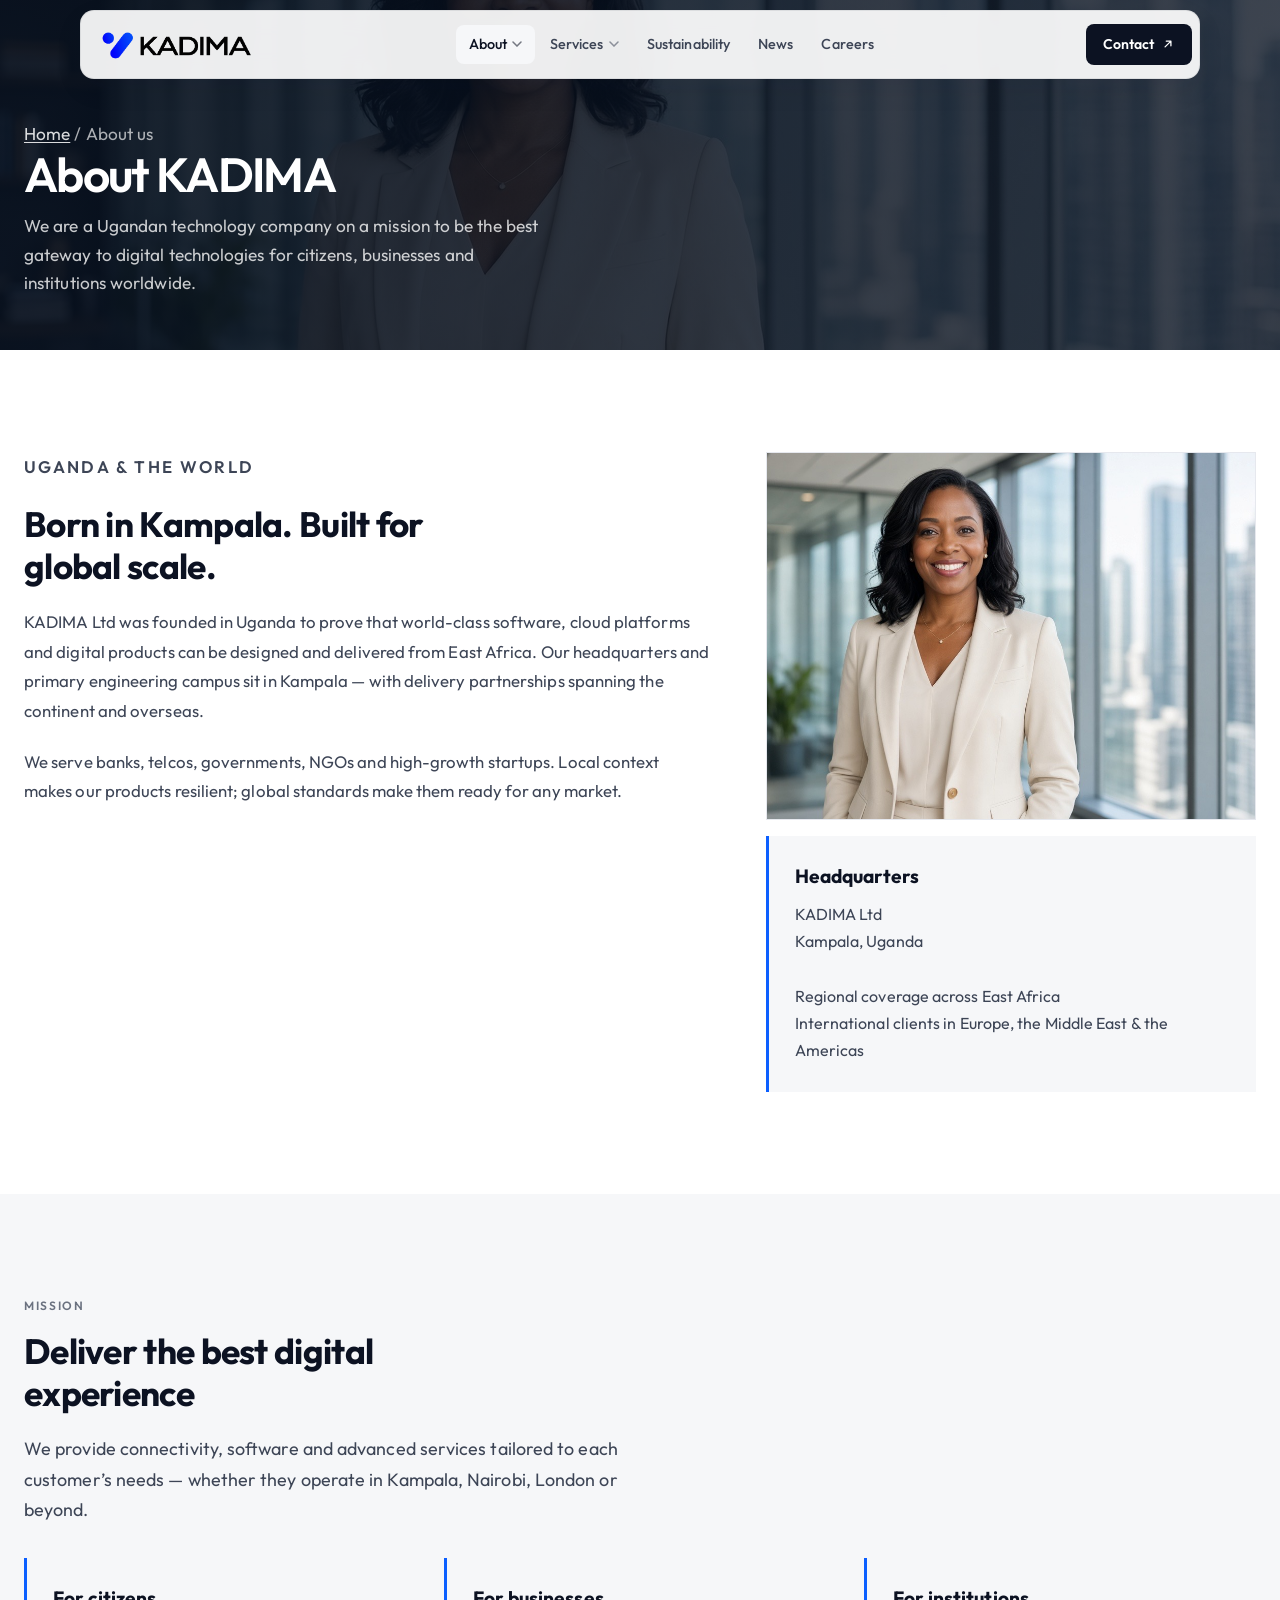
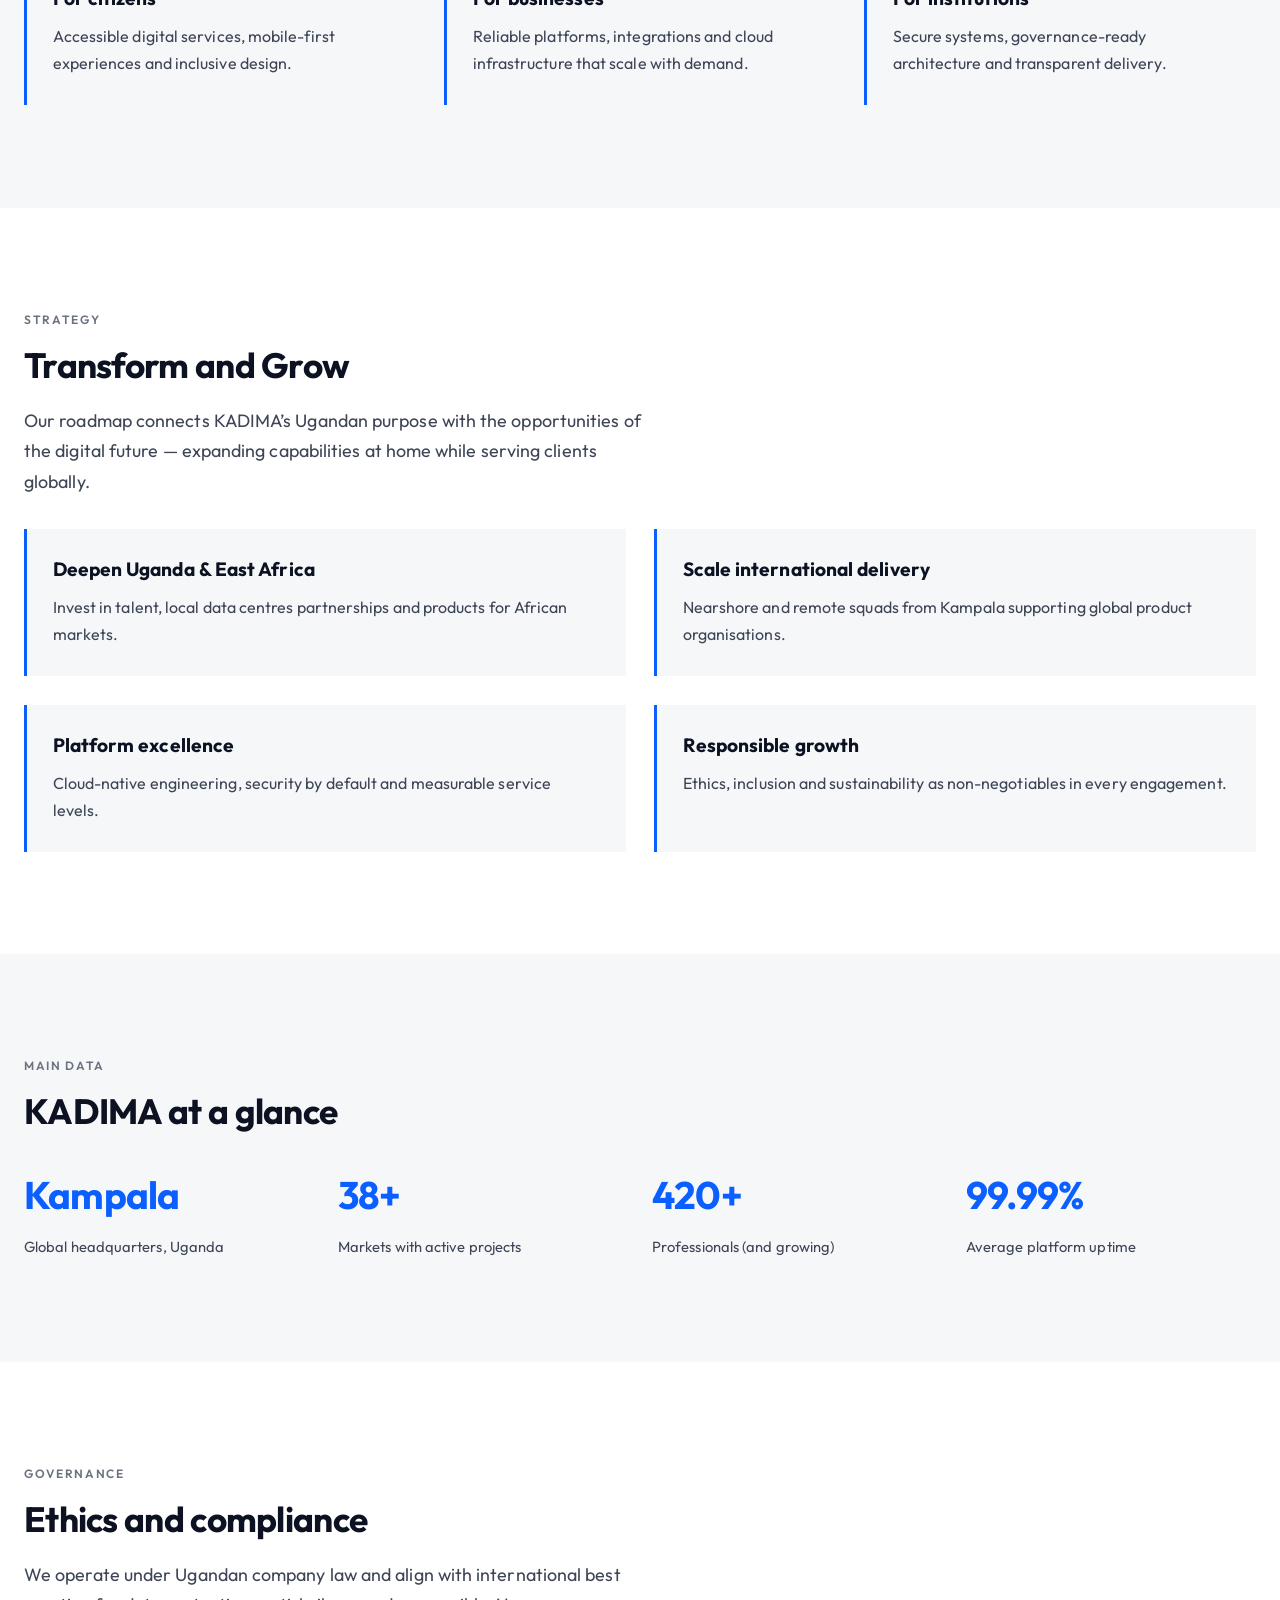
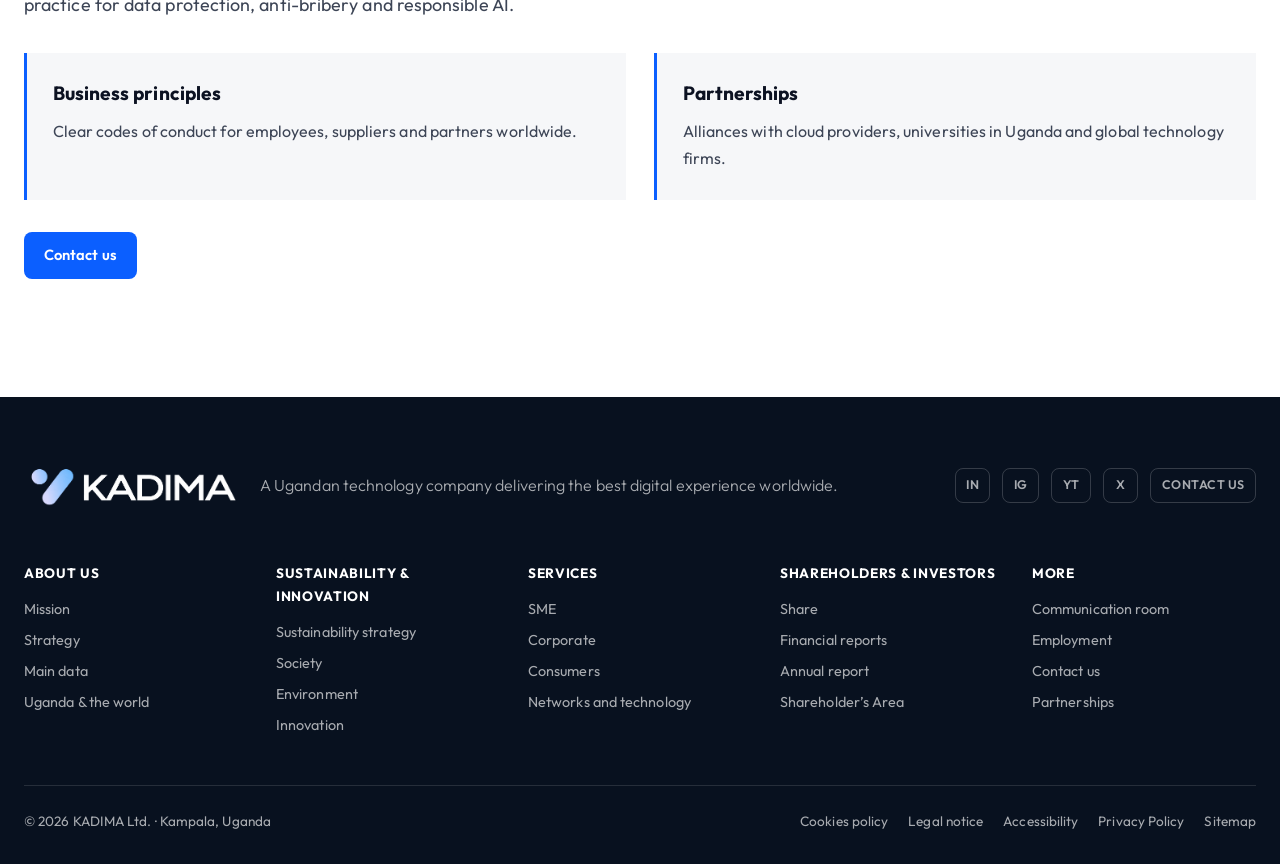
==== about.html @ 6b997ded "first commit" ====
<!DOCTYPE html>
<html lang="en">
  <head>
    <meta charset="UTF-8" />
    <meta name="viewport" content="width=device-width, initial-scale=1.0" />
    <title>About us — KADIMA</title>
    <meta name="description" content="Learn about KADIMA — a Ugandan technology company headquartered in Kampala, serving clients worldwide." />
    <link rel="preconnect" href="https://fonts.googleapis.com" />
    <link rel="preconnect" href="https://fonts.gstatic.com" crossorigin />
    <link href="https://fonts.googleapis.com/css2?family=Outfit:wght@300;400;500;600;700&display=swap" rel="stylesheet" />
    <link rel="stylesheet" href="styles.css" />
  </head>
  <body>
    <div data-header></div>

    <main>
      <header class="page-hero page-hero--about">
        <div class="page-hero-inner">
          <p class="breadcrumb"><a href="index.html">Home</a> / About us</p>
          <h1>About KADIMA</h1>
          <p>
            We are a Ugandan technology company on a mission to be the best gateway to
            digital technologies for citizens, businesses and institutions worldwide.
          </p>
        </div>
      </header>

      <section class="page-section" id="uganda">
        <div class="content-grid">
          <div class="prose">
            <p class="eyebrow">Uganda &amp; the world</p>
            <h2>Born in Kampala. Built for global scale.</h2>
            <p>
              KADIMA Ltd was founded in Uganda to prove that world-class software,
              cloud platforms and digital products can be designed and delivered from
              East Africa. Our headquarters and primary engineering campus sit in
              Kampala — with delivery partnerships spanning the continent and overseas.
            </p>
            <p>
              We serve banks, telcos, governments, NGOs and high-growth startups. Local
              context makes our products resilient; global standards make them ready for
              any market.
            </p>
          </div>
          <aside>
            <div class="about-photo" role="img" aria-label="Kampala and East Africa"></div>
            <div class="info-card" style="margin-top: 1rem">
              <h3>Headquarters</h3>
              <p>
                KADIMA Ltd<br />
                Kampala, Uganda<br /><br />
                Regional coverage across East Africa<br />
                International clients in Europe, the Middle East &amp; the Americas
              </p>
            </div>
          </aside>
        </div>
      </section>

      <section class="band-alt" id="mission">
        <div class="page-section">
          <p class="eyebrow">Mission</p>
          <h2>Deliver the best digital experience</h2>
          <p class="lead">
            We provide connectivity, software and advanced services tailored to each
            customer’s needs — whether they operate in Kampala, Nairobi, London or beyond.
          </p>
          <div class="content-grid content-grid--3">
            <article class="info-card">
              <h3>For citizens</h3>
              <p>Accessible digital services, mobile-first experiences and inclusive design.</p>
            </article>
            <article class="info-card">
              <h3>For businesses</h3>
              <p>Reliable platforms, integrations and cloud infrastructure that scale with demand.</p>
            </article>
            <article class="info-card">
              <h3>For institutions</h3>
              <p>Secure systems, governance-ready architecture and transparent delivery.</p>
            </article>
          </div>
        </div>
      </section>

      <section class="page-section" id="strategy">
        <p class="eyebrow">Strategy</p>
        <h2>Transform and Grow</h2>
        <p class="lead">
          Our roadmap connects KADIMA’s Ugandan purpose with the opportunities of
          the digital future — expanding capabilities at home while serving clients globally.
        </p>
        <div class="content-grid content-grid--2">
          <article class="info-card">
            <h3>Deepen Uganda &amp; East Africa</h3>
            <p>Invest in talent, local data centres partnerships and products for African markets.</p>
          </article>
          <article class="info-card">
            <h3>Scale international delivery</h3>
            <p>Nearshore and remote squads from Kampala supporting global product organisations.</p>
          </article>
          <article class="info-card">
            <h3>Platform excellence</h3>
            <p>Cloud-native engineering, security by default and measurable service levels.</p>
          </article>
          <article class="info-card">
            <h3>Responsible growth</h3>
            <p>Ethics, inclusion and sustainability as non-negotiables in every engagement.</p>
          </article>
        </div>
      </section>

      <section class="band-alt" id="data">
        <div class="page-section">
          <p class="eyebrow">Main data</p>
          <h2>KADIMA at a glance</h2>
          <div class="data-grid" style="padding: 0; margin-top: 2rem">
            <div>
              <strong>Kampala</strong>
              <span>Global headquarters, Uganda</span>
            </div>
            <div>
              <strong>38+</strong>
              <span>Markets with active projects</span>
            </div>
            <div>
              <strong>420+</strong>
              <span>Professionals (and growing)</span>
            </div>
            <div>
              <strong>99.99%</strong>
              <span>Average platform uptime</span>
            </div>
          </div>
        </div>
      </section>

      <section class="page-section" id="ethics">
        <p class="eyebrow">Governance</p>
        <h2>Ethics and compliance</h2>
        <p class="lead">
          We operate under Ugandan company law and align with international best practice
          for data protection, anti-bribery and responsible AI.
        </p>
        <div class="content-grid content-grid--2" id="partners">
          <article class="info-card">
            <h3>Business principles</h3>
            <p>Clear codes of conduct for employees, suppliers and partners worldwide.</p>
          </article>
          <article class="info-card">
            <h3>Partnerships</h3>
            <p>Alliances with cloud providers, universities in Uganda and global technology firms.</p>
          </article>
        </div>
        <p style="margin-top: 2rem">
          <a class="btn-primary" href="contact.html">Contact us</a>
        </p>
      </section>
    </main>

    <div data-footer></div>
    <script src="main.js"></script>
  </body>
</html>
---- styles.css ----
:root {
  --blue: #0b5fff;
  --blue-dark: #0847c7;
  --blue-soft: #eef3ff;
  --ink: #0c1222;
  --ink-soft: #3d4556;
  --muted: #6b7280;
  --line: #e6e8ee;
  --bg: #ffffff;
  --bg-alt: #f6f7f9;
  --bg-dark: #08111f;
  --radius: 10px;
  --radius-sm: 8px;
  --font: "Outfit", "Helvetica Neue", sans-serif;
  --font-display: var(--font);
  --header-h: 60px;
  --topbar-h: 0px;
  --pill-radius: 10px;
  --ease: cubic-bezier(0.22, 1, 0.36, 1);
  --shadow: 0 1px 2px rgba(12, 18, 34, 0.04), 0 8px 24px rgba(12, 18, 34, 0.06);
  --shadow-soft: 0 1px 0 rgba(12, 18, 34, 0.04);
}

*,
*::before,
*::after {
  box-sizing: border-box;
}

html {
  scroll-behavior: smooth;
}

body {
  margin: 0;
  font-family: var(--font);
  color: var(--ink);
  background: var(--bg);
  line-height: 1.65;
  font-weight: 400;
  overflow-x: hidden;
  letter-spacing: 0.005em;
  -webkit-font-smoothing: antialiased;
  text-rendering: optimizeLegibility;
}

h1,
h2,
h3,
h4,
.hero-brand,
.nav-cta,
.btn-primary,
.btn-secondary,
.section-head h2,
.pillar-body h2,
.feature-banner h2,
.pl {
  font-family: var(--font-display);
}

img {
  max-width: 100%;
  display: block;
}

a {
  color: inherit;
  text-decoration: none;
}

button,
input,
textarea,
select {
  font: inherit;
}

/* Floating matte header */
.site-header {
  position: fixed;
  top: 1rem;
  left: 0;
  right: 0;
  z-index: 100;
  display: flex;
  justify-content: center;
  padding: 0 1rem;
  pointer-events: none;
  height: auto;
  background: transparent;
  border: 0;
  box-shadow: none;
}

.header-pill {
  pointer-events: auto;
  width: min(1120px, calc(100% - 0.5rem));
  min-height: var(--header-h);
  display: flex;
  align-items: center;
  justify-content: space-between;
  gap: 1rem;
  padding: 0.4rem 0.45rem 0.4rem 1rem;
  border-radius: 14px;
  background: rgba(255, 255, 255, 0.92);
  border: 1px solid rgba(12, 18, 34, 0.08);
  box-shadow: var(--shadow-soft), 0 10px 30px rgba(12, 18, 34, 0.06);
  backdrop-filter: blur(12px);
  -webkit-backdrop-filter: blur(12px);
  transition: background 0.25s ease, box-shadow 0.25s ease, border-color 0.25s ease;
}

.site-header.is-scrolled .header-pill {
  background: #fff;
  border-color: rgba(12, 18, 34, 0.1);
  box-shadow: var(--shadow);
}

.header-actions {
  display: flex;
  align-items: center;
  gap: 0.5rem;
  flex-shrink: 0;
}

.logo {
  display: inline-flex;
  align-items: center;
  flex-shrink: 0;
}

/* Transparent logo artwork, sized consistently across pages. */
.logo-img {
  display: block;
  width: 160px;
  height: auto;
  aspect-ratio: 3 / 1;
  max-width: 38vw;
  object-fit: contain;
}

.logo--footer {
  justify-self: start;
  width: fit-content;
}

.logo-img--footer {
  width: 220px;
  max-width: 100%;
  filter: invert(1) hue-rotate(180deg);
}

.main-nav {
  display: none;
  align-items: center;
  justify-content: center;
  gap: 0.15rem;
  flex: 1;
}

.nav-item {
  position: relative;
}

.nav-link {
  display: inline-flex;
  align-items: center;
  gap: 0.35rem;
  height: 2.4rem;
  padding: 0 0.8rem;
  border: 0;
  border-radius: 8px;
  background: transparent;
  color: var(--ink-soft);
  font-size: 0.9rem;
  font-weight: 500;
  cursor: pointer;
  white-space: nowrap;
  transition: background 0.2s ease, color 0.2s ease;
}

.nav-caret {
  transition: transform 0.2s ease;
  opacity: 0.55;
}

.nav-link:hover,
.nav-item.is-open > .nav-link,
.nav-link.is-current,
.nav-link[aria-current="page"] {
  color: var(--ink);
  background: var(--bg-alt);
}

.nav-item.is-open > .nav-link .nav-caret {
  transform: rotate(180deg);
}

.nav-cta {
  display: inline-flex;
  align-items: center;
  justify-content: center;
  gap: 0.4rem;
  min-height: 2.55rem;
  padding: 0.5rem 1.05rem;
  border-radius: 8px;
  background: var(--ink);
  color: #fff !important;
  font-size: 0.88rem;
  font-weight: 600;
  letter-spacing: 0.01em;
  box-shadow: none;
  transition: background 0.2s ease, transform 0.2s ease;
}

.nav-cta:hover {
  background: #1a2336;
  transform: none;
  filter: none;
  box-shadow: none;
}

.nav-backdrop {
  position: fixed;
  inset: 0;
  z-index: -1;
  pointer-events: auto;
  background: rgba(10, 18, 32, 0.28);
  backdrop-filter: blur(2px);
}

.nav-backdrop[hidden] {
  display: none;
}

body.nav-open {
  overflow: hidden;
}

.mega {
  position: absolute;
  left: 50%;
  top: calc(100% + 0.85rem);
  transform: translateX(-50%);
  z-index: 5;
  min-width: 420px;
  padding: 0;
  animation: mega-in 0.25s cubic-bezier(0.22, 1, 0.36, 1);
}

.mega[hidden] {
  display: none;
}

.mega-panel {
  background: #fff;
  border: 1px solid var(--line);
  border-radius: 14px;
  box-shadow: var(--shadow);
  backdrop-filter: none;
  overflow: hidden;
}

.mega-inner {
  padding: 1.15rem;
  display: grid;
  grid-template-columns: 1fr 1fr;
  gap: 0.75rem;
}

.mega-col h3 {
  margin: 0 0 0.55rem;
  padding: 0 0.65rem;
  font-size: 0.72rem;
  text-transform: uppercase;
  letter-spacing: 0.08em;
  color: var(--muted);
  font-weight: 700;
}

.mega-col a {
  display: grid;
  gap: 0.1rem;
  padding: 0.65rem 0.7rem;
  border-radius: 8px;
  color: var(--ink);
  transition: background 0.2s ease;
}

.mega-col a span {
  font-size: 0.95rem;
  font-weight: 600;
}

.mega-col a small {
  font-size: 0.78rem;
  color: var(--muted);
}

.mega-col a:hover {
  background: var(--blue-soft);
}

.mega-col a:hover span {
  color: var(--blue);
}

@keyframes mega-in {
  from {
    opacity: 0;
    transform: translateX(-50%) translateY(-8px);
  }
  to {
    opacity: 1;
    transform: translateX(-50%) translateY(0);
  }
}

.menu-btn {
  width: 2.5rem;
  height: 2.5rem;
  border: 1px solid var(--line);
  border-radius: 8px;
  background: #fff;
  display: grid;
  place-content: center;
  gap: 5px;
  cursor: pointer;
}

.menu-btn span {
  display: block;
  width: 1.05rem;
  height: 2px;
  background: var(--ink);
  transition: transform 0.25s ease, opacity 0.2s ease;
}

.menu-btn[aria-expanded="true"] span:nth-child(1) {
  transform: translateY(7px) rotate(45deg);
}

.menu-btn[aria-expanded="true"] span:nth-child(2) {
  opacity: 0;
}

.menu-btn[aria-expanded="true"] span:nth-child(3) {
  transform: translateY(-7px) rotate(-45deg);
}

.mobile-drawer {
  position: fixed;
  inset: 5.25rem 1rem auto;
  z-index: 99;
  max-height: min(75vh, 640px);
  overflow: auto;
  background: #fff;
  border: 1px solid var(--line);
  border-radius: 14px;
  box-shadow: var(--shadow);
  backdrop-filter: none;
  animation: drawer-in 0.28s cubic-bezier(0.22, 1, 0.36, 1);
}

@keyframes drawer-in {
  from {
    opacity: 0;
    transform: translateY(-10px);
  }
  to {
    opacity: 1;
    transform: none;
  }
}

.mobile-drawer[hidden] {
  display: none;
}

.mobile-drawer-inner {
  padding: 0.75rem 1.15rem 1.35rem;
}

.mobile-group {
  border-bottom: 1px solid var(--line);
}

.mobile-group summary {
  list-style: none;
  cursor: pointer;
  padding: 0.95rem 0;
  font-weight: 700;
  font-size: 1.02rem;
  display: flex;
  align-items: center;
  justify-content: space-between;
}

.mobile-group summary::-webkit-details-marker {
  display: none;
}

.mobile-group summary::after {
  content: "+";
  color: var(--blue);
  font-size: 1.2rem;
}

.mobile-group[open] summary::after {
  content: "–";
}

.mobile-links {
  display: grid;
  gap: 0.15rem;
  padding: 0 0 0.85rem;
}

.mobile-links a {
  padding: 0.65rem 0.75rem;
  border-radius: 8px;
  color: var(--ink-soft);
  font-weight: 500;
}

.mobile-links a:hover {
  background: var(--blue-soft);
  color: var(--blue);
}

.mobile-link {
  display: block;
  padding: 0.95rem 0;
  border-bottom: 1px solid var(--line);
  font-weight: 700;
}

.mobile-cta {
  display: flex;
  align-items: center;
  justify-content: center;
  margin-top: 1.1rem;
  min-height: 3rem;
  border-radius: 8px;
  background: var(--ink);
  color: #fff;
  font-weight: 600;
}

@media (min-width: 980px) {
  .main-nav {
    display: flex;
  }

  .menu-btn,
  .mobile-drawer {
    display: none !important;
  }
}

@media (max-width: 979px) {
  .header-pill {
    padding: 0.4rem 0.45rem 0.4rem 0.85rem;
  }

  .nav-cta {
    padding: 0.5rem 0.95rem;
    min-height: 2.45rem;
    font-size: 0.84rem;
  }
}

/* Hero */
.hero {
  position: relative;
  min-height: min(68vh, 620px);
  display: flex;
  align-items: center;
  color: #fff;
  overflow: hidden;
  background: var(--bg-dark);
}

.hero-media {
  position: absolute;
  inset: 0;
  background:
    radial-gradient(ellipse 80% 60% at 85% 20%, rgba(11, 95, 255, 0.28), transparent 55%),
    radial-gradient(ellipse 60% 50% at 10% 90%, rgba(11, 95, 255, 0.12), transparent 50%),
    linear-gradient(160deg, #06101c 0%, #0a1628 45%, #0c1a32 100%);
  transform: none;
  animation: none;
}

.hero-glow {
  display: none;
}

.hero-ring {
  position: absolute;
  right: 6%;
  top: 50%;
  width: min(36vw, 380px);
  height: min(36vw, 380px);
  border: 1px solid rgba(255, 255, 255, 0.08);
  border-radius: 50%;
  transform: translateY(-50%);
  box-shadow: none;
  animation: none;
  pointer-events: none;
  opacity: 0.7;
}

.hero-ring::before {
  content: "";
  position: absolute;
  inset: 18%;
  border: 1px solid rgba(255, 255, 255, 0.06);
  border-radius: 50%;
}

.hero-particles {
  position: absolute;
  inset: 0;
  z-index: 1;
  opacity: 0.55;
}

.hero-overlay {
  position: absolute;
  inset: 0;
  z-index: 1;
  background:
    linear-gradient(105deg, rgba(6, 12, 22, 0.55) 0%, rgba(6, 12, 22, 0.2) 55%, transparent 100%),
    linear-gradient(180deg, transparent 40%, rgba(6, 12, 22, 0.45) 100%);
  pointer-events: none;
}

.hero-particles canvas {
  display: block;
  width: 100% !important;
  height: 100% !important;
}

.hero-shell {
  position: relative;
  z-index: 2;
  width: min(1280px, 100%);
  margin: 0 auto;
  padding: clamp(5.75rem, 11vh, 7rem) 1.5rem clamp(3rem, 6vh, 4rem);
}

.hero-content {
  position: relative;
  z-index: 2;
  display: flex;
  flex-direction: column;
  align-items: flex-start;
  max-width: 38rem;
  width: 100%;
  margin: 0;
  padding: 0;
  gap: 0;
}

.hero-kicker {
  display: inline-flex;
  align-items: center;
  gap: 0.65rem;
  margin: 0 0 1.25rem;
  padding: 0.4rem 0.85rem 0.4rem 0.4rem;
  border: 1px solid rgba(255, 255, 255, 0.22);
  border-radius: 999px;
  background: rgba(0, 0, 0, 0.22);
  backdrop-filter: blur(10px);
  font-size: 0.82rem;
  font-weight: 500;
  letter-spacing: 0.02em;
  color: rgba(255, 255, 255, 0.92);
}

.hero-kicker-logo {
  width: 36px;
  height: auto;
  display: block;
  border-radius: 999px;
  background: #000;
  padding: 4px;
}

.hero-brand {
  margin: 0 0 1.1rem;
  font-size: clamp(0.9rem, 1.6vw, 1.05rem);
  font-weight: 600;
  letter-spacing: 0.2em;
  text-transform: lowercase;
  color: rgba(158, 192, 255, 0.9);
}

.hero h1 {
  display: flex;
  flex-direction: column;
  margin: 0 0 1.25rem;
  font-size: clamp(2.4rem, 5.6vw, 4.1rem);
  font-weight: 600;
  line-height: 1.02;
  letter-spacing: -0.04em;
  max-width: none;
}

.hero-line {
  display: block;
}

.hero-lede {
  margin: 0 0 2.15rem;
  font-size: clamp(1.02rem, 1.7vw, 1.15rem);
  font-weight: 400;
  max-width: 34ch;
  line-height: 1.6;
  color: rgba(255, 255, 255, 0.72);
}

.hero-actions {
  display: flex;
  flex-wrap: wrap;
  align-items: center;
  gap: 0.75rem;
  margin: 0 0 1.85rem;
}

.hero-btn {
  min-height: 3rem;
  padding: 0.75rem 1.35rem;
  border-radius: 8px;
  box-shadow: none;
  display: inline-flex;
  align-items: center;
  gap: 0.45rem;
  font-weight: 600;
}

.hero-btn:hover {
  transform: none;
}

.hero-btn-ghost {
  display: inline-flex;
  align-items: center;
  justify-content: center;
  min-height: 3rem;
  padding: 0.75rem 1.25rem;
  border-radius: 8px;
  border: 1px solid rgba(255, 255, 255, 0.28);
  font-weight: 600;
  font-size: 0.92rem;
  color: #fff;
  background: transparent;
  backdrop-filter: none;
  transition: background 0.2s ease, border-color 0.2s ease;
}

.hero-btn-ghost:hover {
  background: rgba(255, 255, 255, 0.08);
  border-color: rgba(255, 255, 255, 0.5);
  transform: none;
}

.hero-markets {
  display: flex;
  flex-wrap: wrap;
  align-items: center;
  gap: 0.55rem 0.7rem;
  margin: 0;
  padding-top: 1rem;
  border-top: 1px solid rgba(255, 255, 255, 0.12);
  width: 100%;
  max-width: 28rem;
  font-size: 0.8rem;
  font-weight: 500;
  letter-spacing: 0.02em;
  color: rgba(255, 255, 255, 0.4);
}

.hero-markets a {
  color: rgba(255, 255, 255, 0.65);
  transition: color 0.2s ease;
}

.hero-markets a:hover {
  color: #fff;
}

.hero-scroll {
  position: absolute;
  z-index: 2;
  left: 50%;
  bottom: 1.4rem;
  transform: translateX(-50%);
  display: inline-flex;
  flex-direction: column;
  align-items: center;
  gap: 0.45rem;
  font-size: 0.72rem;
  font-weight: 600;
  letter-spacing: 0.14em;
  text-transform: uppercase;
  color: rgba(255, 255, 255, 0.7);
}

.hero-scroll span {
  width: 1.35rem;
  height: 2.1rem;
  border: 1.5px solid rgba(255, 255, 255, 0.45);
  border-radius: 999px;
  position: relative;
}

.hero-scroll span::after {
  content: "";
  position: absolute;
  top: 0.35rem;
  left: 50%;
  width: 0.28rem;
  height: 0.28rem;
  margin-left: -0.14rem;
  border-radius: 50%;
  background: #fff;
  animation: scroll-dot 1.6s ease-in-out infinite;
}

@keyframes hero-drift {
  from {
    transform: translate(0, 0);
  }
  to {
    transform: translate(-28px, 22px);
  }
}

@keyframes hero-ring {
  from {
    transform: translateY(-50%) rotate(0deg);
  }
  to {
    transform: translateY(-50%) rotate(360deg);
  }
}

@keyframes scroll-dot {
  0% {
    opacity: 1;
    transform: translateY(0);
  }
  100% {
    opacity: 0;
    transform: translateY(0.85rem);
  }
}

@media (max-width: 700px) {
  .hero-ring {
    opacity: 0.35;
    right: -20%;
  }

  .hero-shell {
    padding-left: 1.15rem;
    padding-right: 1.15rem;
  }

  .hero-lede {
    max-width: 100%;
  }

  .hero-markets {
    max-width: 100%;
  }

  .hero-scroll {
    display: none;
  }
}

/* Partners marquee */
.partners {
  padding: 1.75rem 0;
  background: #fff;
  border-bottom: 1px solid var(--line);
  overflow: hidden;
}

.partners-layout {
  display: grid;
  grid-template-columns: minmax(9rem, 12rem) 1fr;
  align-items: center;
  gap: 1.5rem 2.25rem;
  max-width: 1280px;
  margin: 0 auto;
  padding-left: 1.5rem;
}

.partners-head {
  margin: 0;
  padding: 0;
  text-align: left;
  max-width: 11rem;
  flex-shrink: 0;
}

.partners-head .eyebrow {
  margin: 0 0 0.25rem;
}

.partners-head h2 {
  margin: 0;
  font-size: clamp(1.05rem, 2vw, 1.25rem);
  font-weight: 700;
  letter-spacing: -0.02em;
  line-height: 1.25;
}

.partners-marquee {
  position: relative;
  overflow: hidden;
  min-width: 0;
  mask-image: linear-gradient(90deg, transparent, #000 6%, #000 94%, transparent);
  -webkit-mask-image: linear-gradient(90deg, transparent, #000 6%, #000 94%, transparent);
  margin-bottom: 0;
}

@media (max-width: 720px) {
  .partners-layout {
    grid-template-columns: 1fr;
    padding: 0;
    gap: 1rem;
  }

  .partners-head {
    max-width: none;
    padding: 0 1.5rem;
  }
}

.partners-track {
  display: flex;
  align-items: center;
  flex-wrap: nowrap;
  gap: 1rem;
  width: max-content;
  animation: partners-scroll 42s linear infinite;
}

.partners-marquee:hover .partners-track {
  animation-play-state: paused;
}

.partner-logo {
  flex: 0 0 auto;
  display: flex;
  align-items: center;
  justify-content: center;
  min-width: 140px;
  height: 56px;
  padding: 0 1.2rem;
  border: 1px solid var(--line);
  border-radius: 8px;
  background: #fff;
  white-space: nowrap;
}

.pl {
  font-weight: 700;
  font-size: 1.15rem;
  letter-spacing: -0.03em;
  color: #3a3a3a;
  white-space: nowrap;
  opacity: 0.78;
  transition: opacity 0.2s ease, color 0.2s ease;
}

.partner-logo:hover .pl {
  opacity: 1;
}

.pl-google {
  font-family: var(--font);
  background: linear-gradient(90deg, #4285f4 16%, #ea4335 16% 34%, #fbbc05 34% 52%, #4285f4 52% 70%, #34a853 70% 88%, #ea4335 88%);
  -webkit-background-clip: text;
  background-clip: text;
  color: transparent;
  opacity: 0.9;
}
.pl-oracle {
  color: #c74634;
  font-family: var(--font);
  letter-spacing: 0.04em;
  text-transform: uppercase;
  font-size: 1.05rem;
}
.pl-microsoft {
  color: #5e5e5e;
}
.pl-aws {
  color: #232f3e;
  font-size: 0.95rem;
}
.pl-ibm {
  color: #054ada;
  letter-spacing: 0.12em;
  font-size: 1.35rem;
}
.pl-salesforce {
  color: #00a1e0;
}
.pl-cisco {
  color: #1ba0d7;
  letter-spacing: 0.08em;
  text-transform: uppercase;
  font-size: 1rem;
}
.pl-sap {
  color: #0faaff;
  letter-spacing: 0.16em;
  font-size: 1.3rem;
}
.pl-meta {
  color: #0668e1;
}
.pl-nvidia {
  color: #76b900;
  letter-spacing: 0.04em;
}
.pl-accenture {
  color: #a100ff;
}
.pl-deloitte {
  color: #86bc25;
}
.pl-stripe {
  color: #635bff;
}
.pl-twilio {
  color: #f22f46;
}
.pl-shopify {
  color: #95bf47;
}
.pl-adobe {
  color: #eb1000;
}
.pl-intel {
  color: #0071c5;
}
.pl-vmware {
  color: #607078;
}
.pl-redhat {
  color: #ee0000;
}
.pl-atlassian {
  color: #0052cc;
}
.pl-slack {
  color: #4a154b;
}
.pl-zoom {
  color: #2d8cff;
}

@keyframes partners-scroll {
  from {
    transform: translateX(0);
  }
  to {
    transform: translateX(-50%);
  }
}

@keyframes partners-scroll-reverse {
  from {
    transform: translateX(-50%);
  }
  to {
    transform: translateX(0);
  }
}

@media (prefers-reduced-motion: reduce) {
  .partners-track {
    animation: none;
    flex-wrap: wrap;
    width: auto;
    max-width: 1280px;
    margin: 0 auto;
    justify-content: center;
    padding: 0 1rem;
  }
}

/* Brands strip (legacy unused) */
.brands {
  display: none;
}

.brand-chip {
  display: grid;
  gap: 0.2rem;
  padding: 1.35rem 1rem;
  border-right: 1px solid var(--line);
  transition: background 0.2s ease;
}

.brand-chip:nth-child(2n) {
  border-right: 0;
}

@media (min-width: 800px) {
  .brand-chip:nth-child(2n) {
    border-right: 1px solid var(--line);
  }

  .brand-chip:last-child {
    border-right: 0;
  }
}

.brand-chip:hover {
  background: var(--blue-soft);
}

.brand-name {
  font-weight: 700;
  font-size: 1.1rem;
  color: var(--blue);
}

.brand-chip span:last-child {
  font-size: 0.85rem;
  color: var(--muted);
}

/* Pillars */
.pillars {
  max-width: 1280px;
  margin: 0 auto;
  padding: clamp(4.5rem, 9vw, 7rem) 1.5rem;
  display: grid;
  gap: 1.75rem;
}

@media (min-width: 800px) {
  .pillars {
    grid-template-columns: repeat(2, 1fr);
    gap: 2rem;
  }

  .pillar--wide {
    grid-column: 1 / -1;
  }
}

@media (min-width: 1100px) {
  .pillars {
    grid-template-columns: repeat(6, 1fr);
    gap: 2rem;
  }

  .pillar {
    grid-column: span 3;
  }

  .pillar--wide {
    grid-column: span 6;
  }
}

.pillar {
  display: grid;
  background: var(--bg-alt);
  overflow: hidden;
  min-height: 320px;
  border: 1px solid var(--line);
  border-radius: var(--radius);
  transition: border-color 0.25s var(--ease), background 0.25s var(--ease);
}

.pillar:hover {
  transform: none;
  box-shadow: none;
  border-color: #c9ceda;
  background: #f3f4f7;
}

@media (min-width: 600px) {
  .pillar {
    grid-template-columns: 0.85fr 1.15fr;
  }

  .pillar--wide {
    grid-template-columns: 1fr 1.5fr;
    min-height: 360px;
  }
}

.pillar-visual {
  min-height: 180px;
  background-size: cover;
  background-position: center;
}

.pillar-visual--1 {
  background-image: linear-gradient(180deg, transparent 40%, rgba(0, 0, 0, 0.25)), url("images/pillar-mission.jpg");
}
.pillar-visual--2 {
  background-image: linear-gradient(180deg, transparent 40%, rgba(0, 0, 0, 0.25)), url("images/pillar-strategy.jpg");
}
.pillar-visual--3 {
  background-image: linear-gradient(180deg, transparent 40%, rgba(0, 0, 0, 0.25)), url("images/pillar-networks.jpg");
}
.pillar-visual--4 {
  background-image: linear-gradient(180deg, transparent 40%, rgba(0, 0, 0, 0.25)), url("images/pillar-trust.jpg");
}
.pillar-visual--5 {
  background-image: linear-gradient(180deg, transparent 40%, rgba(0, 0, 0, 0.2)), url("images/pillar-innovation.jpg");
}

.pillar-body {
  padding: clamp(1.75rem, 3vw, 2.35rem) clamp(1.5rem, 3vw, 2rem);
  display: flex;
  flex-direction: column;
  justify-content: center;
  gap: 0.35rem;
}

.pillar-body h2 {
  margin: 0 0 0.85rem;
  font-size: clamp(1.35rem, 2.2vw, 1.6rem);
  font-weight: 700;
  line-height: 1.25;
  letter-spacing: -0.02em;
}

.pillar-body p {
  margin: 0 0 1.35rem;
  color: var(--ink-soft);
  font-size: 1.02rem;
  line-height: 1.7;
  max-width: 38ch;
}

.text-link {
  color: var(--blue);
  font-weight: 700;
  font-size: 0.92rem;
}

.text-link:hover {
  text-decoration: underline;
}

/* Feature banner */
.feature-banner {
  background: var(--bg-dark);
  color: #fff;
  margin: 1rem 0 0;
}

.feature-banner-inner {
  max-width: 1280px;
  margin: 0 auto;
  padding: clamp(4rem, 8vw, 5.5rem) 1.5rem;
}

.eyebrow {
  margin: 0 0 0.85rem;
  font-size: 0.75rem;
  font-weight: 600;
  letter-spacing: 0.14em;
  text-transform: uppercase;
  color: var(--muted);
  font-family: var(--font-display);
}

.feature-banner .eyebrow {
  color: rgba(158, 192, 255, 0.85);
}

.feature-banner h2 {
  margin: 0 0 1.1rem;
  font-size: clamp(1.7rem, 3vw, 2.5rem);
  line-height: 1.15;
  max-width: 18ch;
  font-weight: 600;
  letter-spacing: -0.03em;
}

.feature-banner p {
  margin: 0 0 1.85rem;
  max-width: 42ch;
  color: rgba(255, 255, 255, 0.72);
  font-weight: 400;
  font-size: 1.05rem;
  line-height: 1.65;
}

.btn-primary,
.btn-secondary {
  display: inline-flex;
  align-items: center;
  justify-content: center;
  min-height: 2.75rem;
  padding: 0.7rem 1.25rem;
  border-radius: 8px;
  font-weight: 600;
  font-size: 0.92rem;
  border: 0;
  cursor: pointer;
  transition: background 0.2s ease, color 0.2s ease, border-color 0.2s ease;
}

.btn-primary {
  background: var(--blue);
  color: #fff;
  border-radius: 8px;
}

.btn-primary:hover {
  background: var(--blue-dark);
}

.btn-secondary {
  background: transparent;
  color: var(--ink);
  border: 1px solid var(--line);
}

.btn-secondary:hover {
  background: var(--bg-alt);
  border-color: #c9ceda;
}

/* News */
.news,
.services-band,
.esg,
.data,
.investors,
.team,
.contact {
  max-width: 1280px;
  margin: 0 auto;
  padding: clamp(4.5rem, 9vw, 7rem) 1.5rem;
}

.section-head {
  display: flex;
  flex-wrap: wrap;
  align-items: flex-end;
  justify-content: space-between;
  gap: 1rem 1.5rem;
  margin-bottom: 2.75rem;
}

.section-head h2 {
  margin: 0.35rem 0 0;
  font-size: clamp(1.7rem, 3.2vw, 2.4rem);
  line-height: 1.15;
  letter-spacing: -0.03em;
  font-weight: 600;
  max-width: 20ch;
}

.news-grid {
  display: grid;
  gap: 1.25rem;
}

@media (min-width: 900px) {
  .news-grid {
    grid-template-columns: 1.4fr 1fr;
    grid-template-rows: auto auto;
  }

  .news-card--featured {
    grid-row: 1 / 3;
  }
}

.news-card {
  background: var(--bg-alt);
  overflow: hidden;
  display: grid;
  border: 1px solid var(--line);
  border-radius: var(--radius);
  transition: border-color 0.2s ease;
}

.news-card:hover {
  box-shadow: none;
  border-color: #c9ceda;
}

.news-image {
  min-height: 160px;
  background-size: cover;
  background-position: center;
}

.news-card--featured .news-image {
  min-height: 240px;
}

.news-image--1 {
  background-image: url("images/news-1.jpg");
}
.news-image--2 {
  background-image: url("images/news-2.jpg");
}
.news-image--3 {
  background-image: url("images/news-3.jpg");
}

.news-body {
  padding: 1.6rem 1.5rem 1.75rem;
}

.news-body time,
.press-list time,
.investors-news time {
  display: block;
  font-size: 0.8rem;
  color: var(--muted);
  margin-bottom: 0.55rem;
}

.news-cat {
  margin: 0 0 0.65rem;
  font-size: 0.8rem;
  font-weight: 700;
  color: var(--blue);
  text-transform: uppercase;
  letter-spacing: 0.04em;
}

.news-body h3 {
  margin: 0 0 0.75rem;
  font-size: 1.2rem;
  line-height: 1.4;
  letter-spacing: -0.01em;
}

.news-card--featured h3 {
  font-size: 1.5rem;
  line-height: 1.35;
}

.news-body p {
  margin: 0;
  color: var(--ink-soft);
  font-size: 1rem;
  line-height: 1.7;
}

.press-list {
  margin-top: 2.5rem;
  padding-top: 1.5rem;
  border-top: 1px solid var(--line);
}

.press-list h3 {
  margin: 0 0 1rem;
  font-size: 1.1rem;
}

.press-list ul {
  list-style: none;
  margin: 0;
  padding: 0;
}

.press-list li {
  display: grid;
  gap: 0.25rem;
  padding: 1rem 0;
  border-bottom: 1px solid var(--line);
}

@media (min-width: 700px) {
  .press-list li {
    grid-template-columns: 7rem 1fr;
    gap: 1.5rem;
    align-items: baseline;
  }
}

.press-list a:hover {
  color: var(--blue);
}

/* Services */
.services-band {
  background: var(--bg-alt);
  max-width: none;
  padding-left: 0;
  padding-right: 0;
}

.services-band .section-head,
.service-tiles {
  max-width: 1280px;
  margin-left: auto;
  margin-right: auto;
  padding-left: 1.5rem;
  padding-right: 1.5rem;
}

.service-tiles {
  display: grid;
  gap: 1rem;
}

@media (min-width: 800px) {
  .service-tiles {
    grid-template-columns: repeat(4, 1fr);
  }
}

.service-tile {
  background: #fff;
  padding: 1.85rem 1.5rem;
  border: 1px solid var(--line);
  border-top: 2px solid var(--blue);
  border-radius: var(--radius);
  display: grid;
  gap: 0.9rem;
  min-height: 230px;
  transition: border-color 0.2s ease, background 0.2s ease;
}

.service-tile:hover {
  transform: none;
  box-shadow: none;
  border-color: #c9ceda;
  background: var(--bg-alt);
}

.service-tile h3 {
  margin: 0;
  font-size: 1.3rem;
  line-height: 1.3;
}

.service-tile p {
  margin: 0;
  color: var(--ink-soft);
  font-size: 1rem;
  line-height: 1.7;
}

.service-tile span {
  margin-top: auto;
  color: var(--blue);
  font-weight: 700;
  font-size: 0.88rem;
}

/* ESG */
.esg {
  display: grid;
  gap: 2rem;
}

.esg-hero h2 {
  margin: 0 0 0.75rem;
  font-size: clamp(1.6rem, 3vw, 2.3rem);
  max-width: 20ch;
}

.esg-hero p {
  margin: 0;
  max-width: 52ch;
  color: var(--ink-soft);
  font-size: 1.05rem;
}

.esg-grid {
  display: grid;
  gap: 1rem;
}

@media (min-width: 800px) {
  .esg-grid {
    grid-template-columns: repeat(3, 1fr);
  }
}

.esg-grid article {
  padding: 1.85rem 1.65rem;
  background: var(--bg-alt);
  border-left: 3px solid var(--blue);
}

.esg-grid h3 {
  margin: 0 0 0.75rem;
  font-size: 1.2rem;
  line-height: 1.3;
}

.esg-grid p {
  margin: 0 0 1.15rem;
  color: var(--ink-soft);
  font-size: 1rem;
  line-height: 1.7;
}

.esg-highlight {
  background: var(--bg-dark);
  color: #fff;
  padding: 2.5rem 2rem;
  border-radius: var(--radius);
}

.esg-highlight .eyebrow {
  color: rgba(255, 255, 255, 0.75);
}

.esg-highlight h3 {
  margin: 0 0 0.85rem;
  font-size: 1.6rem;
  line-height: 1.25;
}

.esg-highlight p {
  margin: 0;
  max-width: 48ch;
  opacity: 0.92;
  line-height: 1.7;
  font-size: 1.05rem;
}

/* Data */
.data {
  background: var(--bg-alt);
  max-width: none;
}

.data .section-head,
.data-grid {
  max-width: 1280px;
  margin-left: auto;
  margin-right: auto;
  padding-left: 1.5rem;
  padding-right: 1.5rem;
}

.data-grid {
  display: grid;
  grid-template-columns: repeat(2, 1fr);
  gap: 1.5rem;
}

@media (min-width: 800px) {
  .data-grid {
    grid-template-columns: repeat(4, 1fr);
  }
}

.data-grid strong {
  display: block;
  font-size: clamp(1.8rem, 3vw, 2.5rem);
  color: var(--blue);
  font-weight: 700;
  letter-spacing: -0.02em;
  margin-bottom: 0.35rem;
}

.data-grid span {
  color: var(--ink-soft);
  font-size: 0.92rem;
}

/* Investors */
.investors-grid {
  display: grid;
  gap: 1.5rem;
}

@media (min-width: 900px) {
  .investors-grid {
    grid-template-columns: 1fr 1.2fr;
  }
}

.investors-card {
  background: var(--bg-alt);
  padding: 1.75rem;
}

.investors-card h3 {
  margin: 0 0 0.5rem;
}

.investors-card > p {
  margin: 0 0 1.25rem;
  color: var(--ink-soft);
}

.fake-ticker {
  display: grid;
  grid-template-columns: repeat(3, 1fr);
  gap: 0.75rem;
  margin-bottom: 1.5rem;
  padding: 1rem;
  background: #fff;
  border: 1px solid var(--line);
}

.fake-ticker span {
  display: block;
  font-size: 0.75rem;
  color: var(--muted);
  margin-bottom: 0.25rem;
}

.fake-ticker strong {
  color: var(--blue);
  font-size: 1.05rem;
}

.investors-news h3 {
  margin: 0 0 1rem;
  font-size: 1.05rem;
}

.investors-news ul {
  list-style: none;
  margin: 0 0 1.5rem;
  padding: 0;
}

.investors-news li {
  padding: 1rem 0;
  border-bottom: 1px solid var(--line);
  display: grid;
  gap: 0.35rem;
}

.investors-news a:hover {
  color: var(--blue);
}

.investor-links {
  display: flex;
  flex-wrap: wrap;
  gap: 0.75rem 1.25rem;
}

.investor-links a {
  color: var(--blue);
  font-weight: 700;
  font-size: 0.9rem;
}

/* Careers */
.careers {
  background:
    linear-gradient(120deg, rgba(8, 17, 31, 0.88), rgba(8, 17, 31, 0.72)),
    url("images/careers.jpg") center / cover no-repeat;
  color: #fff;
  padding: 5rem 1.5rem;
}

.careers-inner {
  max-width: 720px;
  margin: 0 auto;
  text-align: center;
}

.careers .eyebrow {
  color: rgba(255, 255, 255, 0.65);
}

.careers h2 {
  margin: 0 0 0.75rem;
  font-size: clamp(2rem, 4vw, 3rem);
  font-weight: 600;
  letter-spacing: -0.03em;
}

.careers p {
  margin: 0 0 1.5rem;
  font-size: 1.08rem;
  font-weight: 400;
  color: rgba(255, 255, 255, 0.78);
}

.careers .btn-primary {
  background: #fff;
  color: var(--ink);
}

.careers .btn-primary:hover {
  background: #eef0f4;
}

/* Team */
.team-grid {
  display: grid;
  grid-template-columns: repeat(2, 1fr);
  gap: 1.25rem;
}

@media (min-width: 800px) {
  .team-grid {
    grid-template-columns: repeat(4, 1fr);
  }
}

.team-grid article {
  text-align: center;
}

.avatar {
  width: 100%;
  aspect-ratio: 1;
  margin-bottom: 0.85rem;
  background-size: cover;
  background-position: center;
}

.avatar--1 {
  background-image: linear-gradient(145deg, #94b8ff, #0066ff);
}
.avatar--2 {
  background-image: linear-gradient(145deg, #4d94ff, #003366);
}
.avatar--3 {
  background-image: linear-gradient(145deg, #66b3ff, #0047b3);
}
.avatar--4 {
  background-image: linear-gradient(145deg, #99ccff, #1a3a5c);
}

.team-grid h3 {
  margin: 0 0 0.2rem;
  font-size: 1.05rem;
}

.team-grid p {
  margin: 0;
  color: var(--muted);
  font-size: 0.9rem;
}

/* Contact */
.contact {
  background: var(--bg-alt);
  max-width: none;
}

.contact-inner {
  max-width: 720px;
  margin: 0 auto;
  padding: 0 1.5rem;
}

.contact h2 {
  margin: 0 0 0.65rem;
  font-size: clamp(1.5rem, 3vw, 2rem);
}

.contact-inner > p {
  margin: 0 0 1.75rem;
  color: var(--ink-soft);
}

.contact-form {
  display: grid;
  gap: 1rem;
}

@media (min-width: 640px) {
  .contact-form {
    grid-template-columns: 1fr 1fr;
  }

  .contact-form .full,
  .contact-form .btn-primary {
    grid-column: 1 / -1;
  }
}

.contact-form label {
  display: grid;
  gap: 0.35rem;
}

.contact-form label span {
  font-size: 0.85rem;
  font-weight: 500;
}

.contact-form input,
.contact-form textarea,
.contact-form select {
  width: 100%;
  border: 1px solid var(--line);
  border-radius: 8px;
  padding: 0.75rem 0.85rem;
  background: #fff;
  outline: none;
  transition: border-color 0.2s ease, box-shadow 0.2s ease;
}

.contact-form input:focus,
.contact-form textarea:focus,
.contact-form select:focus {
  border-color: var(--blue);
  box-shadow: 0 0 0 3px rgba(11, 95, 255, 0.12);
}

.form-note {
  min-height: 1.25rem;
  margin: 0.75rem 0 0;
  color: var(--muted);
  font-size: 0.92rem;
}

.form-note.is-success {
  color: #0a7a45;
}

/* Footer */
.site-footer {
  background: var(--bg-dark);
  color: rgba(255, 255, 255, 0.65);
  padding: 3.25rem 1.5rem 2rem;
}

.footer-top {
  max-width: 1280px;
  margin: 0 auto 2.5rem;
  display: grid;
  gap: 1rem;
}

@media (min-width: 800px) {
  .footer-top {
    grid-template-columns: auto 1fr auto;
    align-items: center;
  }
}

.logo--footer .logo-text {
  color: #fff;
}

.footer-tagline {
  margin: 0;
  font-weight: 300;
}

.social {
  display: flex;
  flex-wrap: wrap;
  gap: 0.75rem;
}

.social a {
  display: inline-flex;
  align-items: center;
  justify-content: center;
  min-width: 2.2rem;
  height: 2.2rem;
  padding: 0 0.65rem;
  border: 1px solid rgba(255, 255, 255, 0.18);
  border-radius: 8px;
  font-size: 0.78rem;
  font-weight: 600;
  text-transform: uppercase;
  letter-spacing: 0.04em;
}

.social a:hover {
  border-color: #fff;
  color: #fff;
}

.footer-grid {
  max-width: 1280px;
  margin: 0 auto 2.5rem;
  display: grid;
  grid-template-columns: repeat(2, 1fr);
  gap: 1.75rem;
}

@media (min-width: 800px) {
  .footer-grid {
    grid-template-columns: repeat(5, 1fr);
  }
}

.footer-grid h4 {
  margin: 0 0 0.85rem;
  color: #fff;
  font-size: 0.85rem;
  text-transform: uppercase;
  letter-spacing: 0.05em;
}

.footer-grid a {
  display: block;
  margin-bottom: 0.45rem;
  font-size: 0.9rem;
}

.footer-grid a:hover {
  color: #fff;
}

.footer-bottom {
  max-width: 1280px;
  margin: 0 auto;
  padding-top: 1.5rem;
  border-top: 1px solid rgba(255, 255, 255, 0.12);
  display: flex;
  flex-wrap: wrap;
  gap: 1rem;
  justify-content: space-between;
  align-items: center;
  font-size: 0.85rem;
}

.footer-bottom p {
  margin: 0;
}

.legal {
  display: flex;
  flex-wrap: wrap;
  gap: 0.85rem 1.25rem;
}

.legal a:hover {
  color: #fff;
}

/* Search modal */
.search-modal {
  position: fixed;
  inset: 0;
  z-index: 200;
  background: rgba(0, 0, 0, 0.45);
  display: grid;
  place-items: start center;
  padding-top: 12vh;
}

.search-modal[hidden] {
  display: none;
}

.search-dialog {
  width: min(560px, 92vw);
  background: #fff;
  padding: 1.25rem;
  display: flex;
  gap: 0.75rem;
  box-shadow: var(--shadow);
}

.search-dialog input {
  flex: 1;
  border: 1px solid var(--line);
  padding: 0.85rem 1rem;
  outline: none;
}

.search-dialog input:focus {
  border-color: var(--blue);
}

.search-close {
  border: 0;
  background: var(--bg-alt);
  padding: 0 1rem;
  cursor: pointer;
  font-weight: 700;
  color: var(--blue);
}

@keyframes hero-zoom {
  from {
    transform: scale(1);
  }
  to {
    transform: scale(1.06);
  }
}

/* PayPal-style scroll reveals */
.hero-content > * {
  opacity: 0;
  transform: translateY(28px);
  animation: hero-enter 0.9s cubic-bezier(0.22, 1, 0.36, 1) forwards;
}

.hero-content > *:nth-child(1) {
  animation-delay: 0.08s;
}
.hero-content > *:nth-child(2) {
  animation-delay: 0.22s;
}
.hero-content > *:nth-child(3) {
  animation-delay: 0.36s;
}
.hero-content > *:nth-child(4) {
  animation-delay: 0.48s;
}
.hero-content > *:nth-child(5) {
  animation-delay: 0.6s;
}

@keyframes hero-enter {
  to {
    opacity: 1;
    transform: none;
  }
}

[data-reveal] {
  opacity: 0;
  transform: translateY(56px);
  transition:
    opacity 0.9s cubic-bezier(0.22, 1, 0.36, 1),
    transform 0.9s cubic-bezier(0.22, 1, 0.36, 1);
  will-change: opacity, transform;
}

[data-reveal="fade"] {
  transform: none;
}

[data-reveal="left"] {
  transform: translateX(-48px);
}

[data-reveal="right"] {
  transform: translateX(48px);
}

[data-reveal="scale"] {
  transform: translateY(32px) scale(0.96);
}

[data-reveal].is-revealed {
  opacity: 1;
  transform: none;
}

[data-reveal-stagger] > [data-reveal] {
  transition-delay: calc(var(--reveal-i, 0) * 0.1s);
}

.reveal-zoom {
  overflow: hidden;
}

.reveal-zoom > img,
.reveal-zoom .pillar-visual,
.reveal-zoom .news-image,
.reveal-zoom .about-photo,
.reveal-zoom .office-photo {
  transform: scale(1.08);
  transition: transform 1.2s cubic-bezier(0.22, 1, 0.36, 1);
}

.is-revealed.reveal-zoom > img,
.is-revealed .pillar-visual,
.is-revealed.reveal-zoom .pillar-visual,
.pillar.is-revealed .pillar-visual,
.news-card.is-revealed .news-image,
.is-revealed .about-photo,
.is-revealed .office-photo {
  transform: scale(1);
}

.pillar-visual,
.news-image,
.about-photo,
.office-photo {
  transition: transform 1.2s cubic-bezier(0.22, 1, 0.36, 1);
}

.pillar,
.news-card,
.service-tile,
.info-card,
.brand-chip {
  transition:
    opacity 0.9s cubic-bezier(0.22, 1, 0.36, 1),
    transform 0.9s cubic-bezier(0.22, 1, 0.36, 1),
    box-shadow 0.25s ease,
    background 0.2s ease;
}

.pillar:hover .pillar-visual,
.news-card:hover .news-image {
  transform: scale(1.04);
}

@media (prefers-reduced-motion: reduce) {
  .hero-media,
  .hero-glow,
  .hero-ring,
  .hero-scroll span::after {
    animation: none;
  }

  .hero-particles {
    display: none;
  }

  .hero-content > *,
  [data-reveal] {
    opacity: 1 !important;
    transform: none !important;
    animation: none !important;
    transition: none !important;
  }

  .pillar-visual,
  .news-image,
  .about-photo,
  .office-photo {
    transform: none !important;
  }
}

/* Inner pages */
.page-hero {
  position: relative;
  background: var(--bg-dark);
  color: #fff;
  padding: 7.5rem 1.5rem 3.25rem;
  overflow: hidden;
}

.page-hero::before {
  content: "";
  position: absolute;
  inset: 0;
  background: var(--page-hero-image, url("images/about-hero.jpg")) center / cover no-repeat;
  opacity: 0.35;
}

.page-hero::after {
  content: "";
  position: absolute;
  inset: 0;
  background: linear-gradient(105deg, rgba(8, 17, 31, 0.75) 0%, rgba(8, 17, 31, 0.35) 100%);
  pointer-events: none;
}

.page-hero-inner {
  position: relative;
  z-index: 1;
  max-width: 1280px;
  margin: 0 auto;
}

.page-hero--about {
  --page-hero-image: url("images/about-hero.jpg");
}

.page-hero--services {
  --page-hero-image: url("images/services.jpg");
}

.page-hero--sustainability {
  --page-hero-image: url("images/pillar-innovation.jpg");
}

.page-hero--news {
  --page-hero-image: url("images/news-2.jpg");
}

.page-hero--investors {
  --page-hero-image: url("images/pillar-strategy.jpg");
}

.page-hero--careers {
  --page-hero-image: url("images/careers.jpg");
}

.page-hero--contact {
  --page-hero-image: url("images/contact.jpg");
}

.page-hero .breadcrumb {
  margin: 0 0 1rem;
  font-size: 0.85rem;
  opacity: 0.85;
}

.page-hero .breadcrumb a {
  color: #fff;
  text-decoration: underline;
  text-underline-offset: 2px;
}

.page-hero h1 {
  margin: 0 0 0.75rem;
  font-size: clamp(2rem, 4vw, 3rem);
  max-width: 18ch;
  line-height: 1.08;
  font-weight: 600;
  letter-spacing: -0.035em;
}

.page-hero > .page-hero-inner > p {
  margin: 0;
  max-width: 48ch;
  font-weight: 400;
  font-size: 1.08rem;
  color: rgba(255, 255, 255, 0.78);
}

.page-section {
  max-width: 1280px;
  margin: 0 auto;
  padding: clamp(4rem, 8vw, 6.5rem) 1.5rem;
}

.page-section h2 {
  margin: 0 0 1.25rem;
  font-size: clamp(1.6rem, 3vw, 2.2rem);
  line-height: 1.2;
  letter-spacing: -0.02em;
  max-width: 18ch;
}

.page-section .lead {
  margin: 0 0 2rem;
  color: var(--ink-soft);
  font-size: 1.12rem;
  line-height: 1.7;
  max-width: 52ch;
}

.content-grid {
  display: grid;
  gap: 2rem;
}

@media (min-width: 860px) {
  .content-grid {
    grid-template-columns: 1.4fr 1fr;
    gap: 3.5rem;
  }

  .content-grid--3 {
    grid-template-columns: repeat(3, 1fr);
    gap: 1.75rem;
  }

  .content-grid--2 {
    grid-template-columns: repeat(2, 1fr);
    gap: 1.75rem;
  }
}

.prose p {
  color: var(--ink-soft);
  margin: 0 0 1.35rem;
  font-size: 1.05rem;
  line-height: 1.75;
}

.prose p:last-child {
  margin-bottom: 0;
}

.info-card {
  background: var(--bg-alt);
  padding: 1.75rem 1.6rem;
  border-left: 3px solid var(--blue);
}

.info-card h3 {
  margin: 0 0 0.75rem;
  font-size: 1.2rem;
  line-height: 1.3;
}

.info-card p {
  margin: 0;
  color: var(--ink-soft);
  font-size: 1rem;
  line-height: 1.7;
}

.uganda-banner {
  position: relative;
  background: var(--bg-dark);
  color: #fff;
  padding: clamp(4.5rem, 9vw, 6.5rem) 1.5rem;
  overflow: hidden;
}

.uganda-banner::before {
  content: "";
  position: absolute;
  inset: 0;
  background: url("images/uganda.jpg") center / cover no-repeat;
  opacity: 0.35;
}

.uganda-banner-inner {
  position: relative;
  z-index: 1;
  max-width: 1280px;
  margin: 0 auto;
  display: grid;
  gap: 2.75rem;
}

@media (min-width: 800px) {
  .uganda-banner-inner {
    grid-template-columns: 1.2fr 1fr;
    gap: 4rem;
    align-items: center;
  }
}

.uganda-banner h2 {
  margin: 0 0 1.15rem;
  font-size: clamp(1.6rem, 3vw, 2.35rem);
  line-height: 1.2;
  max-width: 16ch;
}

.uganda-banner p {
  margin: 0;
  color: rgba(255, 255, 255, 0.82);
  font-weight: 300;
  font-size: 1.08rem;
  line-height: 1.75;
  max-width: 46ch;
}

.market-list {
  list-style: none;
  margin: 0;
  padding: 0;
  display: grid;
  gap: 0.85rem;
}

.market-list li {
  padding: 1.05rem 1.15rem;
  background: rgba(255, 255, 255, 0.08);
  border-left: 3px solid var(--blue);
  font-weight: 500;
  line-height: 1.45;
}

.article-list {
  list-style: none;
  margin: 0;
  padding: 0;
}

.article-list li {
  padding: 1.25rem 0;
  border-bottom: 1px solid var(--line);
  display: grid;
  gap: 0.35rem;
}

@media (min-width: 700px) {
  .article-list li {
    grid-template-columns: 7rem 1fr;
    gap: 1.5rem;
  }
}

.article-list time {
  font-size: 0.85rem;
  color: var(--muted);
}

.article-list a:hover {
  color: var(--blue);
}

.office-card {
  background: #fff;
  border: 1px solid var(--line);
  padding: 1.5rem;
}

.office-card h3 {
  margin: 0 0 0.35rem;
  color: var(--blue);
}

.office-card p {
  margin: 0;
  color: var(--ink-soft);
  font-size: 0.95rem;
}

.office-photo {
  width: 100%;
  aspect-ratio: 16 / 10;
  margin: 1rem 0 0;
  background: url("images/contact.jpg") center / cover no-repeat;
  border: 1px solid var(--line);
}

.about-photo {
  width: 100%;
  aspect-ratio: 4 / 3;
  background: url("images/uganda.jpg") center / cover no-repeat;
  border: 1px solid var(--line);
}

.band-alt {
  background: var(--bg-alt);
}

.band-alt .page-section {
  background: transparent;
}

/* ========== Responsive ========== */
img,
video,
iframe,
svg {
  max-width: 100%;
  height: auto;
}

.site-header {
  padding-left: max(0.75rem, env(safe-area-inset-left));
  padding-right: max(0.75rem, env(safe-area-inset-right));
  top: max(0.65rem, env(safe-area-inset-top));
}

@media (max-width: 1100px) {
  .main-nav {
    gap: 0;
  }

  .nav-link {
    padding: 0 0.55rem;
    font-size: 0.84rem;
  }
}

@media (max-width: 979px) {
  .header-pill {
    width: min(100%, calc(100vw - 1.5rem));
  }

  .logo-img {
    width: 140px;
    max-width: 42vw;
  }

  .mobile-drawer {
    inset: 4.85rem max(0.75rem, env(safe-area-inset-right)) auto max(0.75rem, env(safe-area-inset-left));
    max-height: min(78vh, calc(100dvh - 6rem));
  }
}

@media (max-width: 860px) {
  .section-head {
    flex-direction: column;
    align-items: flex-start;
    margin-bottom: 2rem;
  }

  .section-head h2 {
    max-width: 100%;
  }

  .feature-banner h2,
  .page-section h2,
  .page-hero h1 {
    max-width: 100%;
  }

  .service-tiles {
    grid-template-columns: repeat(2, 1fr);
  }

  .services-band .section-head,
  .service-tiles,
  .data .section-head,
  .data-grid {
    padding-left: 1.15rem;
    padding-right: 1.15rem;
  }
}

@media (max-width: 700px) {
  .hero {
    min-height: auto;
    align-items: flex-end;
  }

  .hero-shell {
    padding: clamp(5.5rem, 14vh, 6.5rem) 1.15rem 2.75rem;
  }

  .hero h1 {
    font-size: clamp(2rem, 9.5vw, 2.75rem);
  }

  .hero-lede {
    font-size: 1.02rem;
    max-width: 100%;
  }

  .hero-actions {
    flex-direction: column;
    align-items: stretch;
    width: 100%;
    gap: 0.65rem;
  }

  .hero-btn,
  .hero-btn-ghost {
    width: 100%;
    justify-content: center;
  }

  .hero-markets {
    max-width: 100%;
    gap: 0.4rem 0.55rem;
    font-size: 0.75rem;
  }

  .hero-ring {
    display: none;
  }

  .partners {
    padding: 1.35rem 0 1.5rem;
  }

  .partners-head h2 {
    font-size: 1.1rem;
  }

  .partner-logo {
    min-width: 120px;
    height: 50px;
    padding: 0 0.9rem;
  }

  .pl {
    font-size: 1rem;
  }

  .pillars,
  .news,
  .services-band,
  .esg,
  .data,
  .investors,
  .team,
  .contact,
  .page-section {
    padding-left: 1.15rem;
    padding-right: 1.15rem;
  }

  .pillars {
    padding-top: 3rem;
    padding-bottom: 3rem;
    gap: 1.15rem;
  }

  .pillar {
    min-height: 0;
  }

  .pillar-visual {
    min-height: 160px;
  }

  .pillar-body p {
    max-width: 100%;
  }

  .feature-banner-inner {
    padding: 3.25rem 1.15rem;
  }

  .news,
  .esg,
  .investors,
  .contact {
    padding-top: 3.25rem;
    padding-bottom: 3.25rem;
  }

  .news-card--featured .news-image {
    min-height: 180px;
  }

  .esg-highlight {
    padding: 1.75rem 1.35rem;
  }

  .data-grid {
    gap: 1.15rem;
  }

  .data-grid strong {
    font-size: clamp(1.55rem, 7vw, 2rem);
  }

  .page-hero {
    padding: 6.25rem 1.15rem 2.5rem;
  }

  .page-hero > .page-hero-inner > p,
  .page-section .lead,
  .uganda-banner p {
    max-width: 100%;
    font-size: 1.02rem;
  }

  .uganda-banner {
    padding-left: 1.15rem;
    padding-right: 1.15rem;
  }

  .careers {
    padding: 3.5rem 1.15rem;
  }

  .careers p {
    font-size: 1.02rem;
  }

  .contact-inner {
    padding-left: 0;
    padding-right: 0;
  }

  .site-footer {
    padding: 2.5rem 1.15rem 1.75rem;
  }

  .footer-grid {
    gap: 1.35rem;
  }

  .footer-bottom {
    flex-direction: column;
    align-items: flex-start;
  }
}

@media (max-width: 560px) {
  .service-tiles {
    grid-template-columns: 1fr;
  }

  .service-tile {
    min-height: 0;
    padding: 1.45rem 1.25rem;
  }

  .esg-grid,
  .content-grid--3,
  .content-grid--2 {
    grid-template-columns: 1fr;
  }

  .team-grid {
    grid-template-columns: 1fr 1fr;
    gap: 1rem;
  }

  .investors-metrics,
  .metrics-row {
    grid-template-columns: 1fr;
  }

  .investors-card,
  .info-card,
  .office-card {
    padding: 1.35rem 1.2rem;
  }

  .footer-grid {
    grid-template-columns: 1fr;
  }

  .logo-img--footer {
    width: 180px;
    max-width: 100%;
  }
}

@media (max-width: 420px) {
  .site-header {
    top: 0.5rem;
    padding-left: 0.5rem;
    padding-right: 0.5rem;
  }

  .header-pill {
    width: 100%;
    padding: 0.35rem 0.35rem 0.35rem 0.7rem;
    border-radius: 12px;
  }

  .nav-cta {
    padding: 0.45rem 0.75rem;
    font-size: 0.8rem;
    min-height: 2.3rem;
  }

  .nav-cta svg {
    display: none;
  }

  .hero-brand {
    letter-spacing: 0.14em;
    font-size: 0.85rem;
  }

  .data-grid {
    grid-template-columns: 1fr;
  }

  .team-grid {
    grid-template-columns: 1fr;
  }

  .press-list li,
  .article-list li,
  .investors-news li {
    grid-template-columns: 1fr;
    gap: 0.25rem;
  }

  .press-list time,
  .article-list time,
  .investors-news time {
    display: block;
  }
}

/* Tablet service grid between mobile stack and desktop 4-col */
@media (min-width: 561px) and (max-width: 799px) {
  .service-tiles {
    grid-template-columns: repeat(2, 1fr);
  }
}

/* Prevent iOS input zoom */
@media (max-width: 700px) {
  .contact-form input,
  .contact-form textarea,
  .contact-form select,
  .search-dialog input {
    font-size: 16px;
  }
}
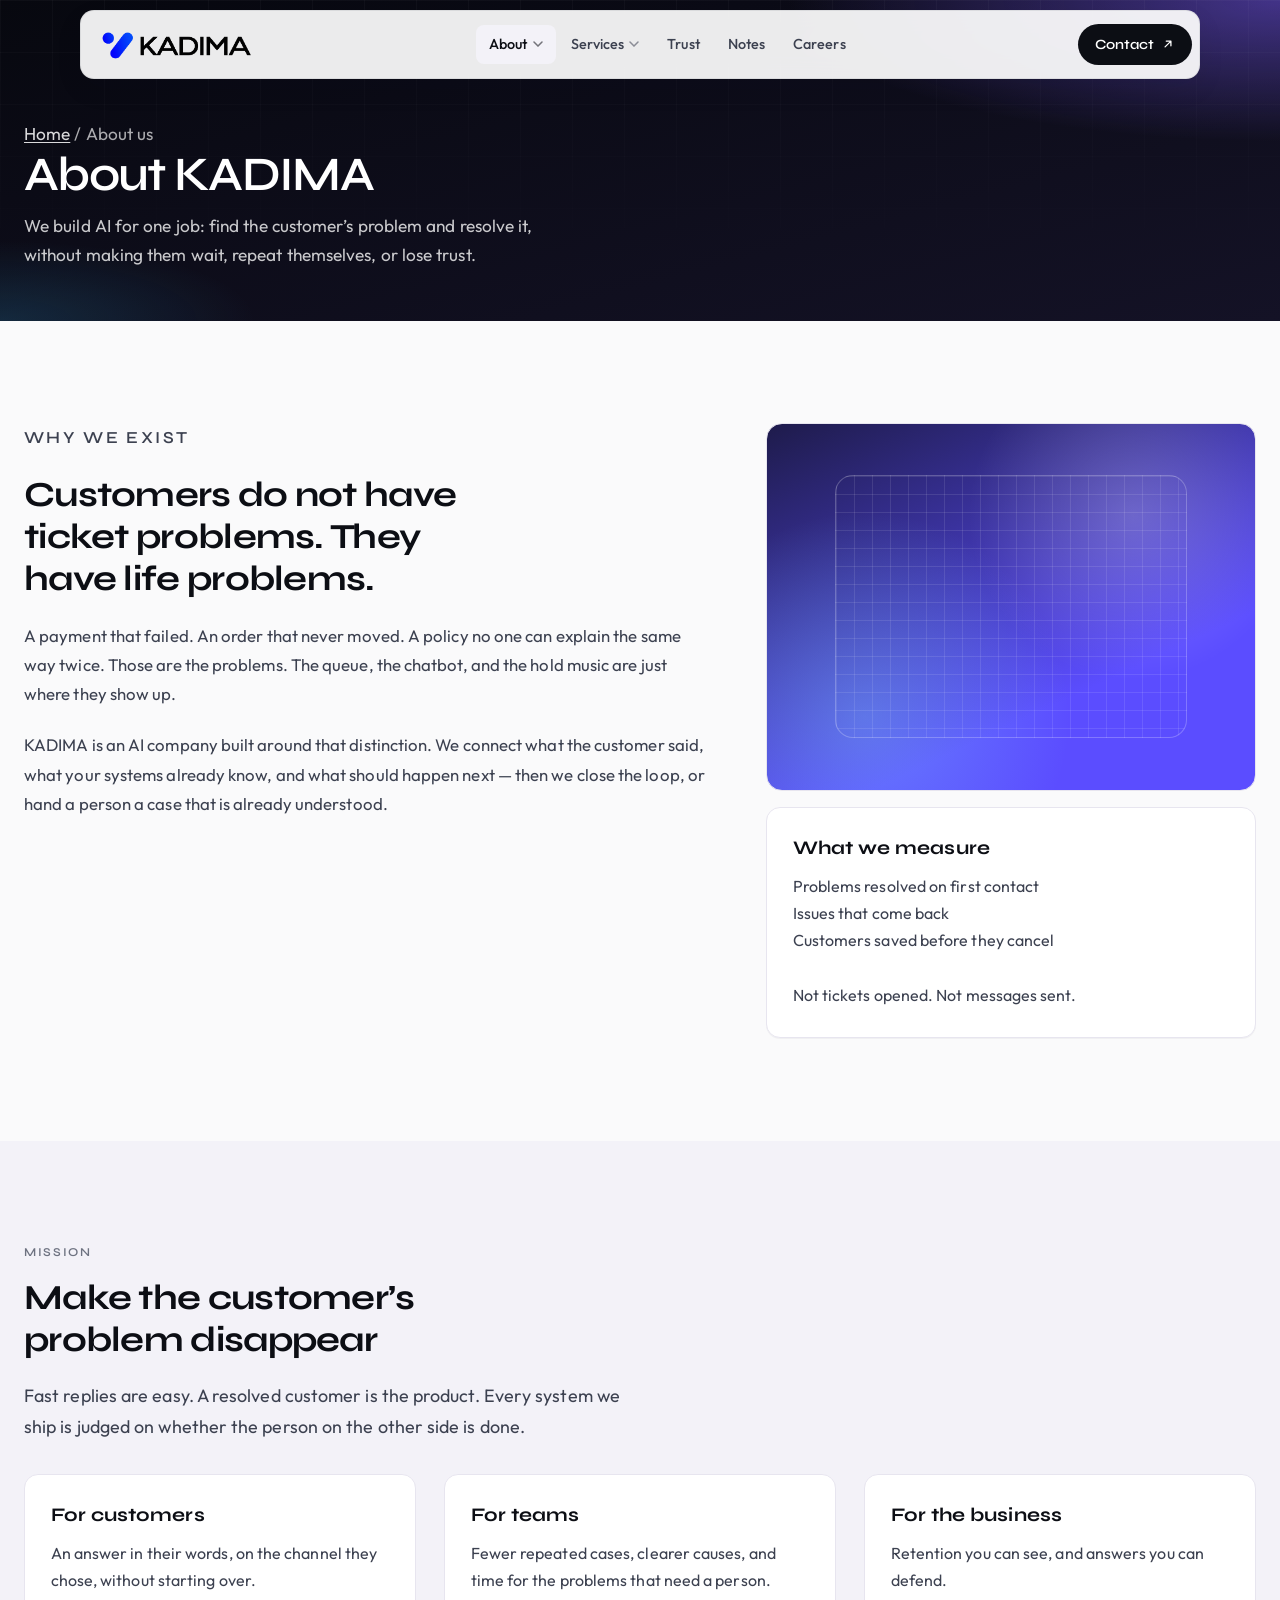
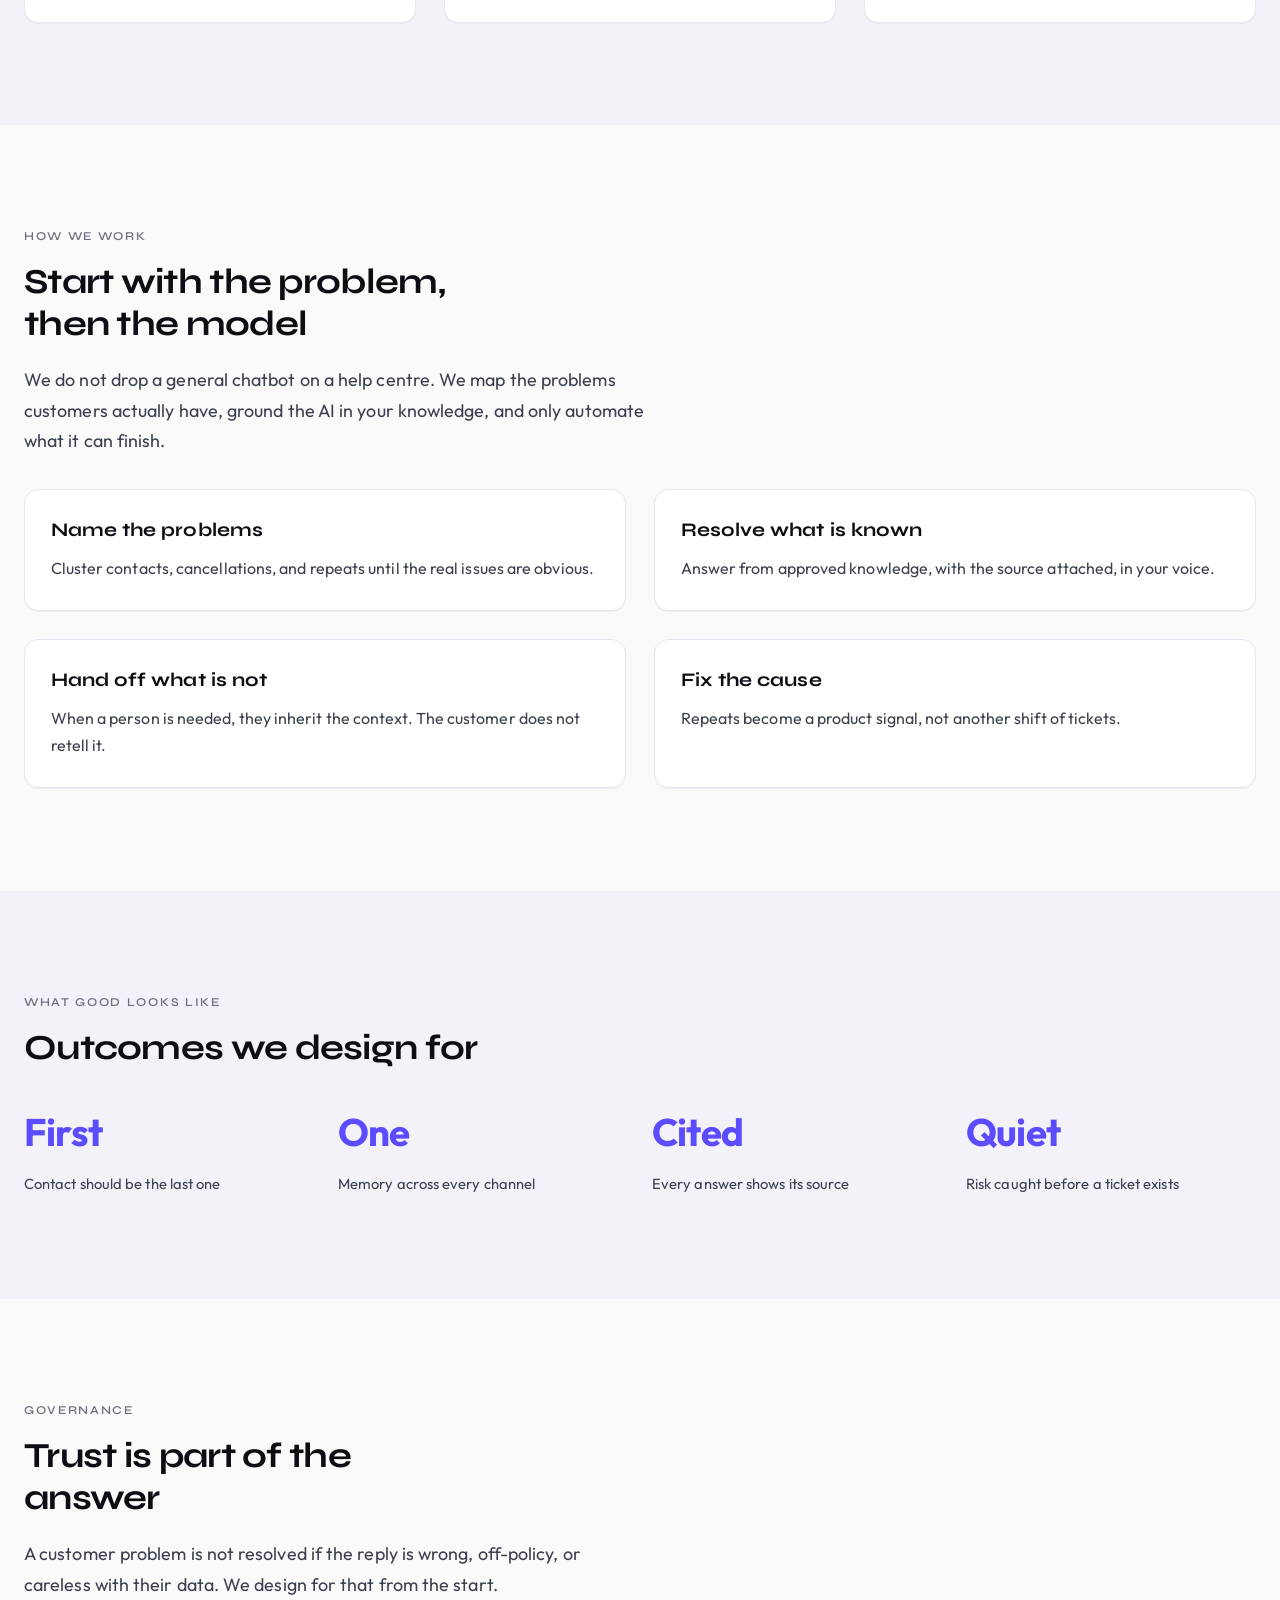
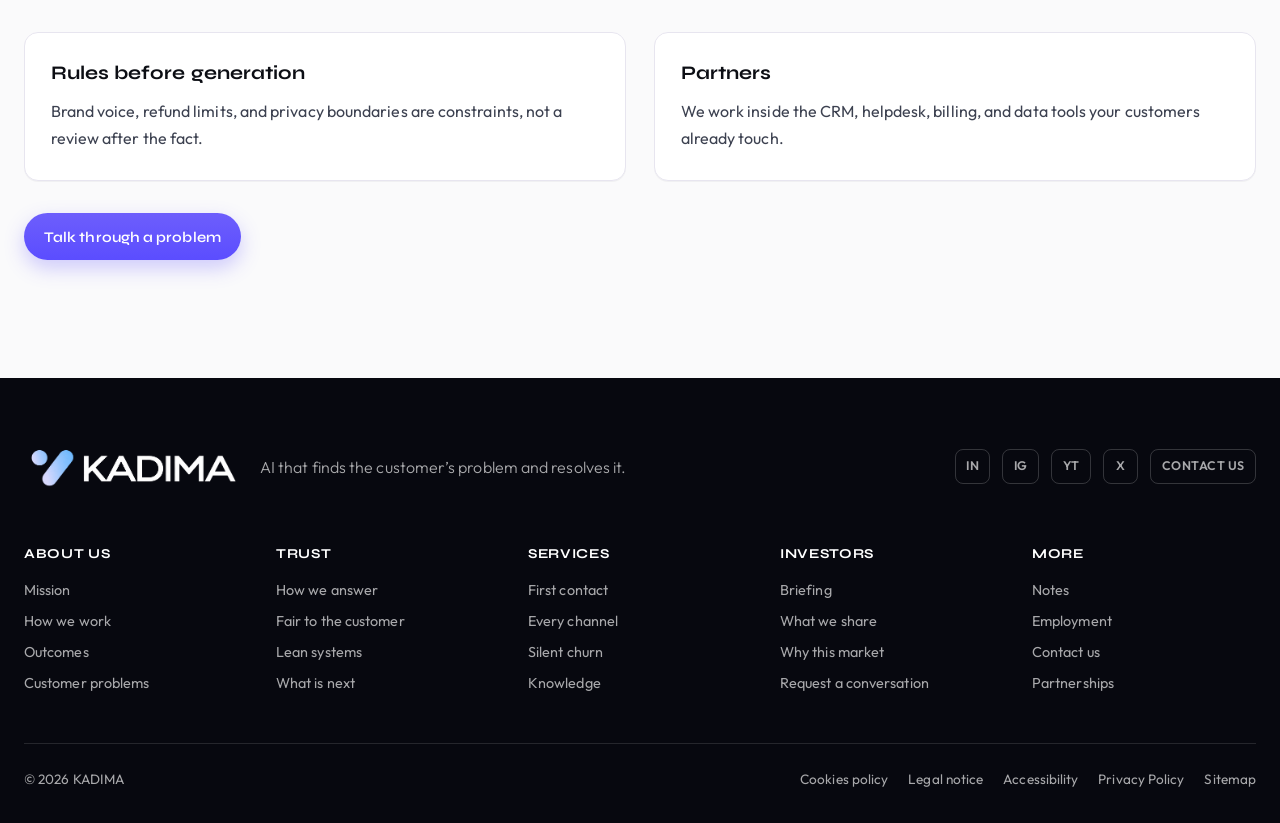
==== commit 72377ea8: "Update AI customer resolution content and site styling" ====
--- a/about.html
+++ b/about.html
@@ -4,10 +4,10 @@
     <meta charset="UTF-8" />
     <meta name="viewport" content="width=device-width, initial-scale=1.0" />
     <title>About us — KADIMA</title>
-    <meta name="description" content="Learn about KADIMA — a Ugandan technology company headquartered in Kampala, serving clients worldwide." />
+    <meta name="description" content="KADIMA builds AI that finds and resolves customer problems — slow answers, repeated issues, and silent churn." />
     <link rel="preconnect" href="https://fonts.googleapis.com" />
     <link rel="preconnect" href="https://fonts.gstatic.com" crossorigin />
-    <link href="https://fonts.googleapis.com/css2?family=Outfit:wght@300;400;500;600;700&display=swap" rel="stylesheet" />
+    <link href="https://fonts.googleapis.com/css2?family=Outfit:wght@300;400;500;600;700&family=Syne:wght@500;600;700&display=swap" rel="stylesheet" />
     <link rel="stylesheet" href="styles.css" />
   </head>
   <body>
@@ -19,38 +19,37 @@
           <p class="breadcrumb"><a href="index.html">Home</a> / About us</p>
           <h1>About KADIMA</h1>
           <p>
-            We are a Ugandan technology company on a mission to be the best gateway to
-            digital technologies for citizens, businesses and institutions worldwide.
+            We build AI for one job: find the customer’s problem and resolve it,
+            without making them wait, repeat themselves, or lose trust.
           </p>
         </div>
       </header>
 
-      <section class="page-section" id="uganda">
+      <section class="page-section" id="problems">
         <div class="content-grid">
           <div class="prose">
-            <p class="eyebrow">Uganda &amp; the world</p>
-            <h2>Born in Kampala. Built for global scale.</h2>
+            <p class="eyebrow">Why we exist</p>
+            <h2>Customers do not have ticket problems. They have life problems.</h2>
             <p>
-              KADIMA Ltd was founded in Uganda to prove that world-class software,
-              cloud platforms and digital products can be designed and delivered from
-              East Africa. Our headquarters and primary engineering campus sit in
-              Kampala — with delivery partnerships spanning the continent and overseas.
+              A payment that failed. An order that never moved. A policy no one can explain
+              the same way twice. Those are the problems. The queue, the chatbot, and the
+              hold music are just where they show up.
             </p>
             <p>
-              We serve banks, telcos, governments, NGOs and high-growth startups. Local
-              context makes our products resilient; global standards make them ready for
-              any market.
+              KADIMA is an AI company built around that distinction. We connect what the
+              customer said, what your systems already know, and what should happen next —
+              then we close the loop, or hand a person a case that is already understood.
             </p>
           </div>
           <aside>
-            <div class="about-photo" role="img" aria-label="Kampala and East Africa"></div>
+            <div class="about-photo" role="img" aria-label="Abstract signal graphic"></div>
             <div class="info-card" style="margin-top: 1rem">
-              <h3>Headquarters</h3>
+              <h3>What we measure</h3>
               <p>
-                KADIMA Ltd<br />
-                Kampala, Uganda<br /><br />
-                Regional coverage across East Africa<br />
-                International clients in Europe, the Middle East &amp; the Americas
+                Problems resolved on first contact<br />
+                Issues that come back<br />
+                Customers saved before they cancel<br /><br />
+                Not tickets opened. Not messages sent.
               </p>
             </div>
           </aside>
@@ -60,75 +59,75 @@
       <section class="band-alt" id="mission">
         <div class="page-section">
           <p class="eyebrow">Mission</p>
-          <h2>Deliver the best digital experience</h2>
+          <h2>Make the customer’s problem disappear</h2>
           <p class="lead">
-            We provide connectivity, software and advanced services tailored to each
-            customer’s needs — whether they operate in Kampala, Nairobi, London or beyond.
+            Fast replies are easy. A resolved customer is the product. Every system we
+            ship is judged on whether the person on the other side is done.
           </p>
           <div class="content-grid content-grid--3">
             <article class="info-card">
-              <h3>For citizens</h3>
-              <p>Accessible digital services, mobile-first experiences and inclusive design.</p>
+              <h3>For customers</h3>
+              <p>An answer in their words, on the channel they chose, without starting over.</p>
             </article>
             <article class="info-card">
-              <h3>For businesses</h3>
-              <p>Reliable platforms, integrations and cloud infrastructure that scale with demand.</p>
+              <h3>For teams</h3>
+              <p>Fewer repeated cases, clearer causes, and time for the problems that need a person.</p>
             </article>
             <article class="info-card">
-              <h3>For institutions</h3>
-              <p>Secure systems, governance-ready architecture and transparent delivery.</p>
+              <h3>For the business</h3>
+              <p>Retention you can see, and answers you can defend.</p>
             </article>
           </div>
         </div>
       </section>
 
       <section class="page-section" id="strategy">
-        <p class="eyebrow">Strategy</p>
-        <h2>Transform and Grow</h2>
+        <p class="eyebrow">How we work</p>
+        <h2>Start with the problem, then the model</h2>
         <p class="lead">
-          Our roadmap connects KADIMA’s Ugandan purpose with the opportunities of
-          the digital future — expanding capabilities at home while serving clients globally.
+          We do not drop a general chatbot on a help centre. We map the problems customers
+          actually have, ground the AI in your knowledge, and only automate what it can finish.
         </p>
         <div class="content-grid content-grid--2">
           <article class="info-card">
-            <h3>Deepen Uganda &amp; East Africa</h3>
-            <p>Invest in talent, local data centres partnerships and products for African markets.</p>
+            <h3>Name the problems</h3>
+            <p>Cluster contacts, cancellations, and repeats until the real issues are obvious.</p>
           </article>
           <article class="info-card">
-            <h3>Scale international delivery</h3>
-            <p>Nearshore and remote squads from Kampala supporting global product organisations.</p>
+            <h3>Resolve what is known</h3>
+            <p>Answer from approved knowledge, with the source attached, in your voice.</p>
           </article>
           <article class="info-card">
-            <h3>Platform excellence</h3>
-            <p>Cloud-native engineering, security by default and measurable service levels.</p>
+            <h3>Hand off what is not</h3>
+            <p>When a person is needed, they inherit the context. The customer does not retell it.</p>
           </article>
           <article class="info-card">
-            <h3>Responsible growth</h3>
-            <p>Ethics, inclusion and sustainability as non-negotiables in every engagement.</p>
+            <h3>Fix the cause</h3>
+            <p>Repeats become a product signal, not another shift of tickets.</p>
           </article>
         </div>
       </section>
 
       <section class="band-alt" id="data">
         <div class="page-section">
-          <p class="eyebrow">Main data</p>
-          <h2>KADIMA at a glance</h2>
+          <p class="eyebrow">What good looks like</p>
+          <h2>Outcomes we design for</h2>
           <div class="data-grid" style="padding: 0; margin-top: 2rem">
             <div>
-              <strong>Kampala</strong>
-              <span>Global headquarters, Uganda</span>
+              <strong>First</strong>
+              <span>Contact should be the last one</span>
             </div>
             <div>
-              <strong>38+</strong>
-              <span>Markets with active projects</span>
+              <strong>One</strong>
+              <span>Memory across every channel</span>
             </div>
             <div>
-              <strong>420+</strong>
-              <span>Professionals (and growing)</span>
+              <strong>Cited</strong>
+              <span>Every answer shows its source</span>
             </div>
             <div>
-              <strong>99.99%</strong>
-              <span>Average platform uptime</span>
+              <strong>Quiet</strong>
+              <span>Risk caught before a ticket exists</span>
             </div>
           </div>
         </div>
@@ -136,23 +135,23 @@
 
       <section class="page-section" id="ethics">
         <p class="eyebrow">Governance</p>
-        <h2>Ethics and compliance</h2>
+        <h2>Trust is part of the answer</h2>
         <p class="lead">
-          We operate under Ugandan company law and align with international best practice
-          for data protection, anti-bribery and responsible AI.
+          A customer problem is not resolved if the reply is wrong, off-policy, or careless
+          with their data. We design for that from the start.
         </p>
         <div class="content-grid content-grid--2" id="partners">
           <article class="info-card">
-            <h3>Business principles</h3>
-            <p>Clear codes of conduct for employees, suppliers and partners worldwide.</p>
+            <h3>Rules before generation</h3>
+            <p>Brand voice, refund limits, and privacy boundaries are constraints, not a review after the fact.</p>
           </article>
           <article class="info-card">
-            <h3>Partnerships</h3>
-            <p>Alliances with cloud providers, universities in Uganda and global technology firms.</p>
+            <h3>Partners</h3>
+            <p>We work inside the CRM, helpdesk, billing, and data tools your customers already touch.</p>
           </article>
         </div>
         <p style="margin-top: 2rem">
-          <a class="btn-primary" href="contact.html">Contact us</a>
+          <a class="btn-primary" href="contact.html">Talk through a problem</a>
         </p>
       </section>
     </main>
--- a/styles.css
+++ b/styles.css
@@ -1,18 +1,18 @@
 :root {
-  --blue: #0b5fff;
-  --blue-dark: #0847c7;
-  --blue-soft: #eef3ff;
-  --ink: #0c1222;
-  --ink-soft: #3d4556;
-  --muted: #6b7280;
-  --line: #e6e8ee;
-  --bg: #ffffff;
-  --bg-alt: #f6f7f9;
-  --bg-dark: #08111f;
-  --radius: 10px;
-  --radius-sm: 8px;
+  --blue: #5b4dff;
+  --blue-dark: #3d32d4;
+  --blue-soft: #f1efff;
+  --ink: #0c0e14;
+  --ink-soft: #3c4150;
+  --muted: #6d7280;
+  --line: #e7e5ef;
+  --bg: #fafafb;
+  --bg-alt: #f3f2f8;
+  --bg-dark: #07080f;
+  --radius: 16px;
+  --radius-sm: 12px;
   --font: "Outfit", "Helvetica Neue", sans-serif;
-  --font-display: var(--font);
+  --font-display: "Syne", "Outfit", sans-serif;
   --header-h: 60px;
   --topbar-h: 0px;
   --pill-radius: 10px;
@@ -204,7 +204,7 @@
   gap: 0.4rem;
   min-height: 2.55rem;
   padding: 0.5rem 1.05rem;
-  border-radius: 8px;
+  border-radius: 999px;
   background: var(--ink);
   color: #fff !important;
   font-size: 0.88rem;
@@ -486,9 +486,9 @@
   position: absolute;
   inset: 0;
   background:
-    radial-gradient(ellipse 80% 60% at 85% 20%, rgba(11, 95, 255, 0.28), transparent 55%),
-    radial-gradient(ellipse 60% 50% at 10% 90%, rgba(11, 95, 255, 0.12), transparent 50%),
-    linear-gradient(160deg, #06101c 0%, #0a1628 45%, #0c1a32 100%);
+    radial-gradient(ellipse 70% 55% at 88% 12%, rgba(124, 92, 255, 0.45), transparent 52%),
+    radial-gradient(ellipse 50% 40% at 8% 88%, rgba(56, 189, 248, 0.16), transparent 50%),
+    linear-gradient(165deg, #07080f 0%, #12101c 48%, #0c1020 100%);
   transform: none;
   animation: none;
 }
@@ -548,7 +548,7 @@
   z-index: 2;
   width: min(1280px, 100%);
   margin: 0 auto;
-  padding: clamp(5.75rem, 11vh, 7rem) 1.5rem clamp(3rem, 6vh, 4rem);
+  padding: clamp(5.75rem, 11vh, 7rem) 1.5rem clamp(5.5rem, 10vh, 6.5rem);
 }
 
 .hero-content {
@@ -595,7 +595,7 @@
   font-weight: 600;
   letter-spacing: 0.2em;
   text-transform: lowercase;
-  color: rgba(158, 192, 255, 0.9);
+  color: rgba(196, 181, 253, 0.95);
 }
 
 .hero h1 {
@@ -633,7 +633,7 @@
 .hero-btn {
   min-height: 3rem;
   padding: 0.75rem 1.35rem;
-  border-radius: 8px;
+  border-radius: 999px;
   box-shadow: none;
   display: inline-flex;
   align-items: center;
@@ -651,7 +651,7 @@
   justify-content: center;
   min-height: 3rem;
   padding: 0.75rem 1.25rem;
-  border-radius: 8px;
+  border-radius: 999px;
   border: 1px solid rgba(255, 255, 255, 0.28);
   font-weight: 600;
   font-size: 0.92rem;
@@ -793,19 +793,18 @@
 
 .partners-layout {
   display: grid;
-  grid-template-columns: minmax(9rem, 12rem) 1fr;
-  align-items: center;
-  gap: 1.5rem 2.25rem;
+  grid-template-columns: 1fr;
+  align-items: start;
+  gap: 1.25rem;
   max-width: 1280px;
   margin: 0 auto;
-  padding-left: 1.5rem;
 }
 
 .partners-head {
   margin: 0;
-  padding: 0;
+  padding: 0 1.5rem;
   text-align: left;
-  max-width: 11rem;
+  max-width: 36rem;
   flex-shrink: 0;
 }
 
@@ -815,10 +814,10 @@
 
 .partners-head h2 {
   margin: 0;
-  font-size: clamp(1.05rem, 2vw, 1.25rem);
-  font-weight: 700;
-  letter-spacing: -0.02em;
-  line-height: 1.25;
+  font-size: clamp(1.35rem, 2.4vw, 1.85rem);
+  font-weight: 600;
+  letter-spacing: -0.03em;
+  line-height: 1.2;
 }
 
 .partners-marquee {
@@ -1078,19 +1077,20 @@
 
 .pillar {
   display: grid;
-  background: var(--bg-alt);
+  background: #fff;
   overflow: hidden;
   min-height: 320px;
   border: 1px solid var(--line);
   border-radius: var(--radius);
-  transition: border-color 0.25s var(--ease), background 0.25s var(--ease);
+  box-shadow: var(--shadow-soft);
+  transition: border-color 0.25s var(--ease), transform 0.25s var(--ease), box-shadow 0.25s var(--ease);
 }
 
 .pillar:hover {
-  transform: none;
-  box-shadow: none;
-  border-color: #c9ceda;
-  background: #f3f4f7;
+  transform: translateY(-2px);
+  box-shadow: var(--shadow);
+  border-color: #d4d0e6;
+  background: #fff;
 }
 
 @media (min-width: 600px) {
@@ -1105,25 +1105,65 @@
 }
 
 .pillar-visual {
+  position: relative;
   min-height: 180px;
-  background-size: cover;
-  background-position: center;
+  overflow: hidden;
+  background:
+    radial-gradient(circle at 30% 20%, rgba(255, 255, 255, 0.22), transparent 42%),
+    linear-gradient(160deg, #1c1733, #3b2f86);
+}
+
+.pillar-visual::before,
+.pillar-visual::after {
+  content: "";
+  position: absolute;
+  pointer-events: none;
+}
+
+.pillar-visual::before {
+  inset: 16%;
+  border: 1px solid rgba(255, 255, 255, 0.22);
+  border-radius: 22px;
+  background:
+    linear-gradient(rgba(255, 255, 255, 0.08) 1px, transparent 1px),
+    linear-gradient(90deg, rgba(255, 255, 255, 0.08) 1px, transparent 1px);
+  background-size: 18px 18px;
+}
+
+.pillar-visual::after {
+  width: 42%;
+  height: 42%;
+  right: 12%;
+  bottom: 14%;
+  border-radius: 999px;
+  background: radial-gradient(circle, rgba(255, 255, 255, 0.55), transparent 68%);
+  filter: blur(2px);
 }
 
 .pillar-visual--1 {
-  background-image: linear-gradient(180deg, transparent 40%, rgba(0, 0, 0, 0.25)), url("images/pillar-mission.jpg");
+  background:
+    radial-gradient(circle at 20% 80%, rgba(125, 211, 252, 0.45), transparent 46%),
+    linear-gradient(160deg, #24184a, #5b4dff);
 }
 .pillar-visual--2 {
-  background-image: linear-gradient(180deg, transparent 40%, rgba(0, 0, 0, 0.25)), url("images/pillar-strategy.jpg");
+  background:
+    radial-gradient(circle at 80% 20%, rgba(244, 114, 182, 0.4), transparent 42%),
+    linear-gradient(160deg, #1a1230, #7c3aed);
 }
 .pillar-visual--3 {
-  background-image: linear-gradient(180deg, transparent 40%, rgba(0, 0, 0, 0.25)), url("images/pillar-networks.jpg");
+  background:
+    radial-gradient(circle at 70% 80%, rgba(45, 212, 191, 0.4), transparent 46%),
+    linear-gradient(160deg, #0f172a, #312e81);
 }
 .pillar-visual--4 {
-  background-image: linear-gradient(180deg, transparent 40%, rgba(0, 0, 0, 0.25)), url("images/pillar-trust.jpg");
+  background:
+    radial-gradient(circle at 30% 30%, rgba(251, 191, 36, 0.35), transparent 40%),
+    linear-gradient(160deg, #1e1b4b, #4338ca);
 }
 .pillar-visual--5 {
-  background-image: linear-gradient(180deg, transparent 40%, rgba(0, 0, 0, 0.2)), url("images/pillar-innovation.jpg");
+  background:
+    radial-gradient(circle at 75% 30%, rgba(167, 139, 250, 0.55), transparent 42%),
+    linear-gradient(120deg, #0b1020, #4c1d95 55%, #312e81);
 }
 
 .pillar-body {
@@ -1184,7 +1224,7 @@
 }
 
 .feature-banner .eyebrow {
-  color: rgba(158, 192, 255, 0.85);
+  color: rgba(196, 181, 253, 0.9);
 }
 
 .feature-banner h2 {
@@ -1212,7 +1252,7 @@
   justify-content: center;
   min-height: 2.75rem;
   padding: 0.7rem 1.25rem;
-  border-radius: 8px;
+  border-radius: 999px;
   font-weight: 600;
   font-size: 0.92rem;
   border: 0;
@@ -1221,9 +1261,10 @@
 }
 
 .btn-primary {
-  background: var(--blue);
+  background: linear-gradient(180deg, #6d5efc, var(--blue));
   color: #fff;
-  border-radius: 8px;
+  border-radius: 999px;
+  box-shadow: 0 8px 20px rgba(91, 77, 255, 0.28);
 }
 
 .btn-primary:hover {
@@ -1289,23 +1330,39 @@
 }
 
 .news-card {
-  background: var(--bg-alt);
+  background: #fff;
   overflow: hidden;
   display: grid;
   border: 1px solid var(--line);
   border-radius: var(--radius);
-  transition: border-color 0.2s ease;
+  transition: border-color 0.2s ease, transform 0.2s ease, box-shadow 0.2s ease;
 }
 
 .news-card:hover {
-  box-shadow: none;
-  border-color: #c9ceda;
+  box-shadow: var(--shadow);
+  border-color: #d4d0e6;
+  transform: translateY(-2px);
 }
 
 .news-image {
+  position: relative;
   min-height: 160px;
-  background-size: cover;
-  background-position: center;
+  overflow: hidden;
+  background:
+    radial-gradient(circle at 20% 30%, rgba(255, 255, 255, 0.2), transparent 40%),
+    linear-gradient(145deg, #1e1b4b, #5b4dff);
+}
+
+.news-image::after {
+  content: "";
+  position: absolute;
+  inset: 18% 14%;
+  border-radius: 18px;
+  border: 1px solid rgba(255, 255, 255, 0.22);
+  background:
+    linear-gradient(rgba(255, 255, 255, 0.1) 1px, transparent 1px),
+    linear-gradient(90deg, rgba(255, 255, 255, 0.1) 1px, transparent 1px);
+  background-size: 16px 16px;
 }
 
 .news-card--featured .news-image {
@@ -1313,13 +1370,19 @@
 }
 
 .news-image--1 {
-  background-image: url("images/news-1.jpg");
+  background:
+    radial-gradient(circle at 80% 20%, rgba(125, 211, 252, 0.45), transparent 42%),
+    linear-gradient(145deg, #1e1b4b, #4f46e5);
 }
 .news-image--2 {
-  background-image: url("images/news-2.jpg");
+  background:
+    radial-gradient(circle at 20% 80%, rgba(244, 114, 182, 0.4), transparent 46%),
+    linear-gradient(145deg, #312e81, #7c3aed);
 }
 .news-image--3 {
-  background-image: url("images/news-3.jpg");
+  background:
+    radial-gradient(circle at 70% 70%, rgba(45, 212, 191, 0.4), transparent 46%),
+    linear-gradient(145deg, #0f172a, #4338ca);
 }
 
 .news-body {
@@ -1436,14 +1499,14 @@
   display: grid;
   gap: 0.9rem;
   min-height: 230px;
-  transition: border-color 0.2s ease, background 0.2s ease;
+  transition: border-color 0.2s ease, background 0.2s ease, transform 0.2s ease, box-shadow 0.2s ease;
 }
 
 .service-tile:hover {
-  transform: none;
-  box-shadow: none;
-  border-color: #c9ceda;
-  background: var(--bg-alt);
+  transform: translateY(-2px);
+  box-shadow: var(--shadow);
+  border-color: #d4d0e6;
+  background: #fff;
 }
 
 .service-tile h3 {
@@ -1665,14 +1728,31 @@
 
 /* Careers */
 .careers {
+  position: relative;
   background:
-    linear-gradient(120deg, rgba(8, 17, 31, 0.88), rgba(8, 17, 31, 0.72)),
-    url("images/careers.jpg") center / cover no-repeat;
+    radial-gradient(ellipse 60% 80% at 90% 20%, rgba(124, 92, 255, 0.45), transparent 55%),
+    radial-gradient(ellipse 40% 50% at 8% 90%, rgba(56, 189, 248, 0.18), transparent 50%),
+    linear-gradient(160deg, #07080f, #161228);
   color: #fff;
   padding: 5rem 1.5rem;
+  overflow: hidden;
+}
+
+.careers::before {
+  content: "";
+  position: absolute;
+  inset: 0;
+  background:
+    linear-gradient(rgba(255, 255, 255, 0.04) 1px, transparent 1px),
+    linear-gradient(90deg, rgba(255, 255, 255, 0.04) 1px, transparent 1px);
+  background-size: 48px 48px;
+  mask-image: linear-gradient(180deg, rgba(0, 0, 0, 0.55), transparent 90%);
+  pointer-events: none;
 }
 
 .careers-inner {
+  position: relative;
+  z-index: 1;
   max-width: 720px;
   margin: 0 auto;
   text-align: center;
@@ -2152,15 +2232,22 @@
   content: "";
   position: absolute;
   inset: 0;
-  background: var(--page-hero-image, url("images/about-hero.jpg")) center / cover no-repeat;
-  opacity: 0.35;
+  background:
+    radial-gradient(ellipse 70% 80% at 100% 0%, rgba(124, 92, 255, 0.48), transparent 55%),
+    radial-gradient(ellipse 40% 50% at 0% 100%, rgba(56, 189, 248, 0.16), transparent 50%),
+    linear-gradient(165deg, #07080f, #141226);
+  opacity: 1;
 }
 
 .page-hero::after {
   content: "";
   position: absolute;
   inset: 0;
-  background: linear-gradient(105deg, rgba(8, 17, 31, 0.75) 0%, rgba(8, 17, 31, 0.35) 100%);
+  background:
+    linear-gradient(rgba(255, 255, 255, 0.045) 1px, transparent 1px),
+    linear-gradient(90deg, rgba(255, 255, 255, 0.045) 1px, transparent 1px);
+  background-size: 52px 52px;
+  mask-image: linear-gradient(180deg, rgba(0, 0, 0, 0.7), transparent 88%);
   pointer-events: none;
 }
 
@@ -2171,32 +2258,14 @@
   margin: 0 auto;
 }
 
-.page-hero--about {
-  --page-hero-image: url("images/about-hero.jpg");
-}
-
-.page-hero--services {
-  --page-hero-image: url("images/services.jpg");
-}
-
-.page-hero--sustainability {
-  --page-hero-image: url("images/pillar-innovation.jpg");
-}
-
-.page-hero--news {
-  --page-hero-image: url("images/news-2.jpg");
-}
-
-.page-hero--investors {
-  --page-hero-image: url("images/pillar-strategy.jpg");
-}
-
-.page-hero--careers {
-  --page-hero-image: url("images/careers.jpg");
-}
-
+.page-hero--about,
+.page-hero--services,
+.page-hero--sustainability,
+.page-hero--news,
+.page-hero--investors,
+.page-hero--careers,
 .page-hero--contact {
-  --page-hero-image: url("images/contact.jpg");
+  background: var(--bg-dark);
 }
 
 .page-hero .breadcrumb {
@@ -2284,9 +2353,11 @@
 }
 
 .info-card {
-  background: var(--bg-alt);
+  background: #fff;
   padding: 1.75rem 1.6rem;
-  border-left: 3px solid var(--blue);
+  border: 1px solid var(--line);
+  border-radius: 14px;
+  box-shadow: var(--shadow-soft);
 }
 
 .info-card h3 {
@@ -2314,8 +2385,13 @@
   content: "";
   position: absolute;
   inset: 0;
-  background: url("images/uganda.jpg") center / cover no-repeat;
-  opacity: 0.35;
+  background:
+    radial-gradient(ellipse 55% 80% at 100% 10%, rgba(124, 92, 255, 0.4), transparent 55%),
+    radial-gradient(ellipse 40% 50% at 0% 100%, rgba(56, 189, 248, 0.14), transparent 50%),
+    linear-gradient(rgba(255, 255, 255, 0.04) 1px, transparent 1px),
+    linear-gradient(90deg, rgba(255, 255, 255, 0.04) 1px, transparent 1px);
+  background-size: auto, auto, 48px 48px, 48px 48px;
+  opacity: 1;
 }
 
 .uganda-banner-inner {
@@ -2361,8 +2437,9 @@
 
 .market-list li {
   padding: 1.05rem 1.15rem;
-  background: rgba(255, 255, 255, 0.08);
-  border-left: 3px solid var(--blue);
+  background: rgba(255, 255, 255, 0.06);
+  border: 1px solid rgba(255, 255, 255, 0.08);
+  border-radius: 12px;
   font-weight: 500;
   line-height: 1.45;
 }
@@ -2413,19 +2490,39 @@
   font-size: 0.95rem;
 }
 
+.office-photo,
+.about-photo {
+  position: relative;
+  width: 100%;
+  overflow: hidden;
+  border: 1px solid var(--line);
+  border-radius: 16px;
+  background:
+    radial-gradient(circle at 75% 25%, rgba(255, 255, 255, 0.22), transparent 36%),
+    radial-gradient(circle at 20% 80%, rgba(125, 211, 252, 0.35), transparent 42%),
+    linear-gradient(155deg, #1e1b4b, #5b4dff 70%);
+}
+
 .office-photo {
-  width: 100%;
   aspect-ratio: 16 / 10;
   margin: 1rem 0 0;
-  background: url("images/contact.jpg") center / cover no-repeat;
-  border: 1px solid var(--line);
 }
 
 .about-photo {
-  width: 100%;
   aspect-ratio: 4 / 3;
-  background: url("images/uganda.jpg") center / cover no-repeat;
-  border: 1px solid var(--line);
+}
+
+.office-photo::after,
+.about-photo::after {
+  content: "";
+  position: absolute;
+  inset: 14%;
+  border-radius: 18px;
+  border: 1px solid rgba(255, 255, 255, 0.24);
+  background:
+    linear-gradient(rgba(255, 255, 255, 0.1) 1px, transparent 1px),
+    linear-gradient(90deg, rgba(255, 255, 255, 0.1) 1px, transparent 1px);
+  background-size: 18px 18px;
 }
 
 .band-alt {
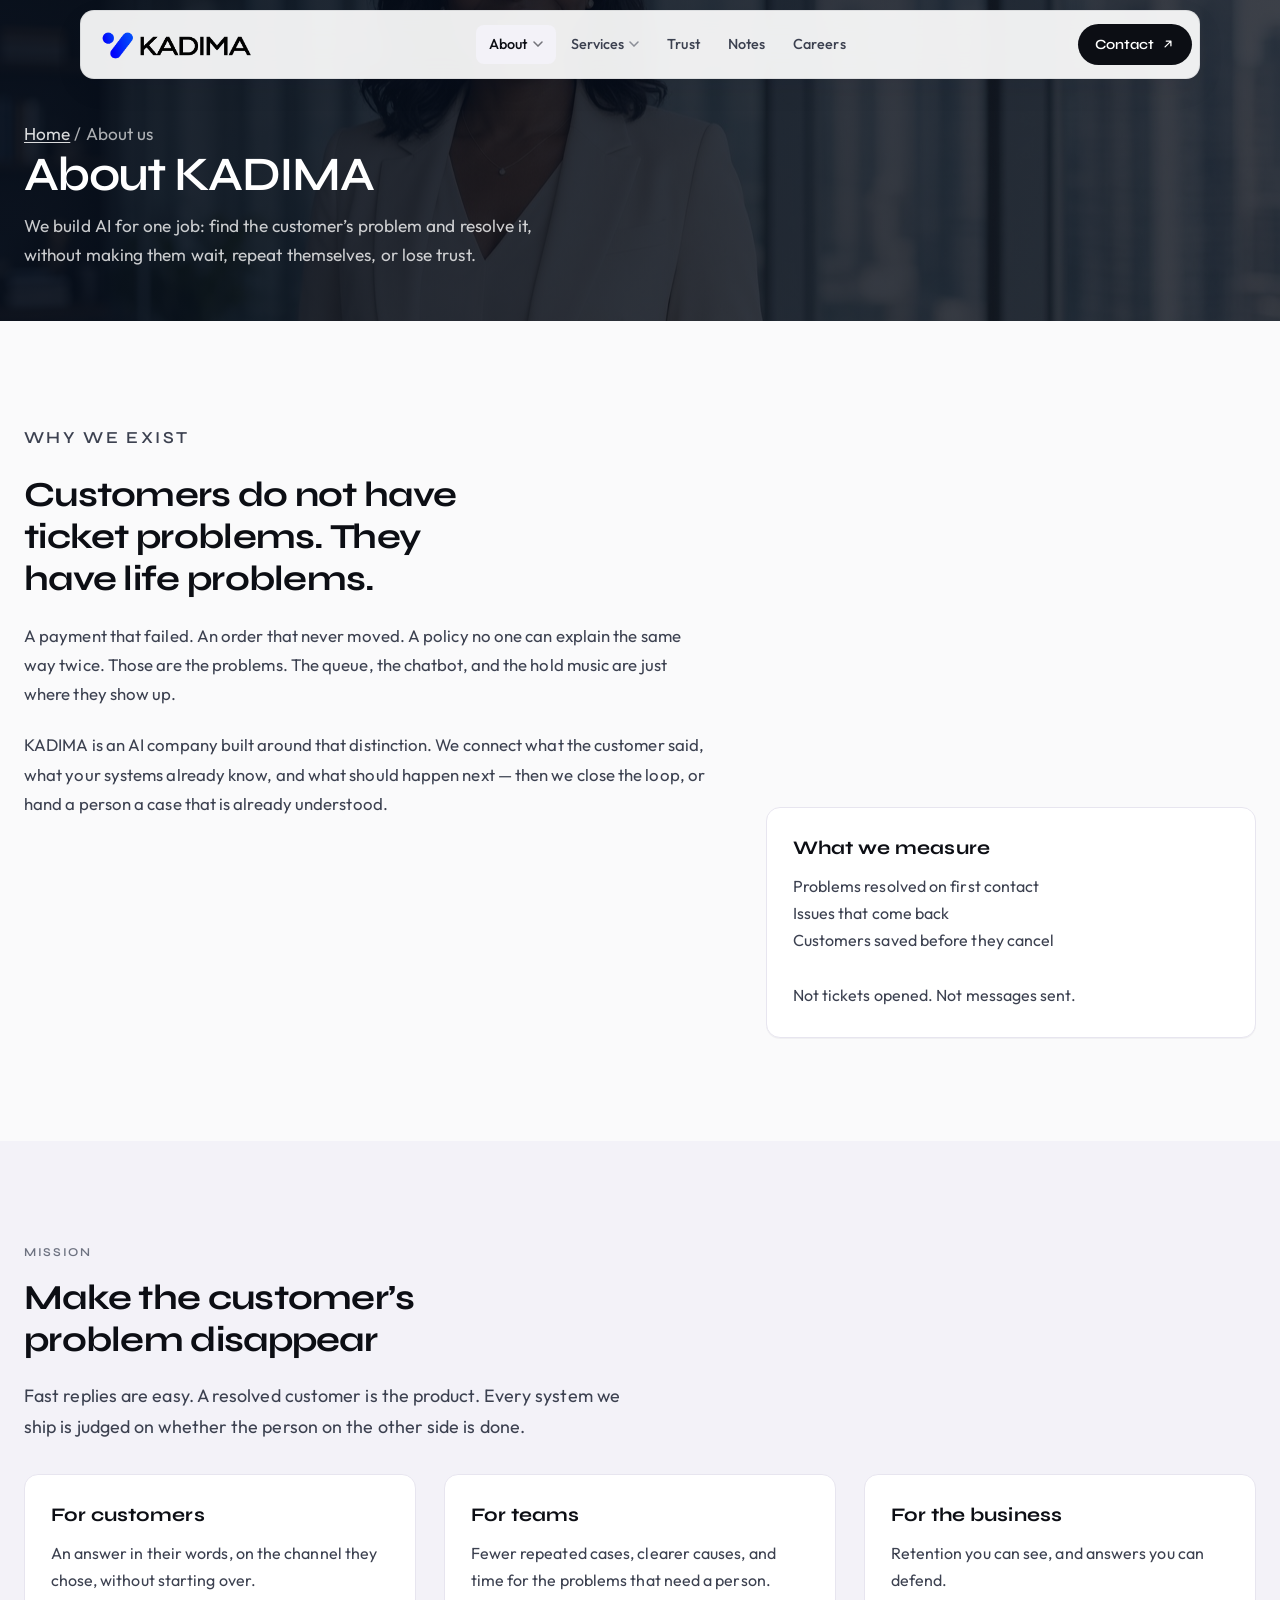
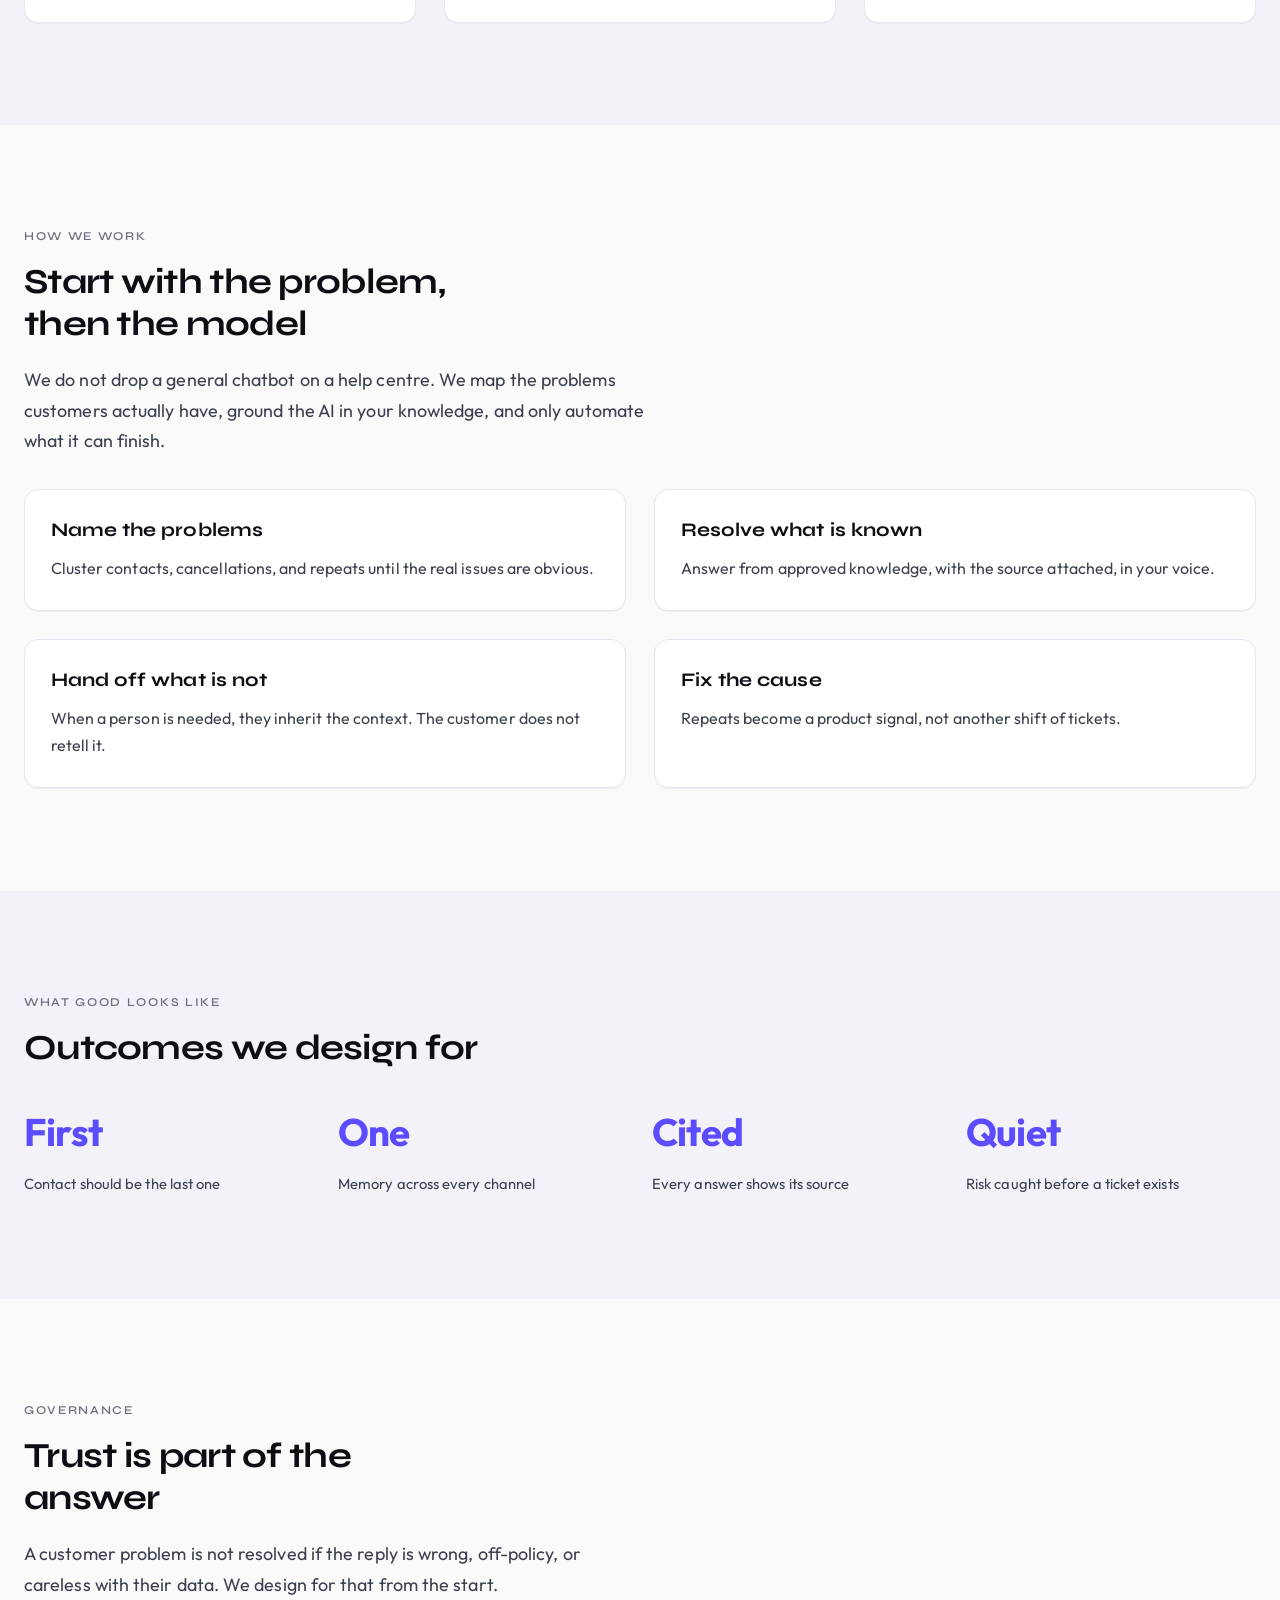
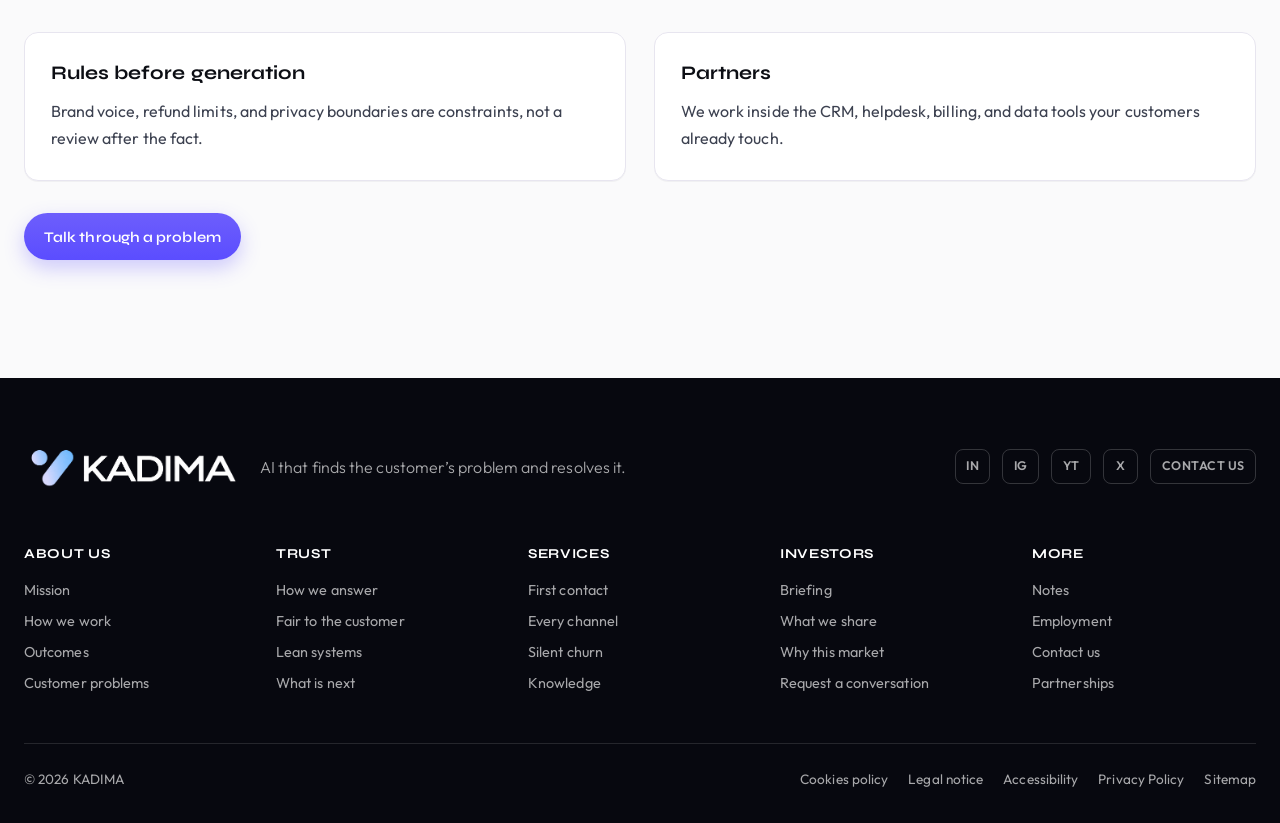
==== commit e104a580: "Restore website photography across pages and content cards" ====
--- a/about.html
+++ b/about.html
@@ -42,7 +42,7 @@
             </p>
           </div>
           <aside>
-            <div class="about-photo" role="img" aria-label="Abstract signal graphic"></div>
+            <div class="about-photo" role="img" aria-label="Kampala, Uganda"></div>
             <div class="info-card" style="margin-top: 1rem">
               <h3>What we measure</h3>
               <p>
--- a/styles.css
+++ b/styles.css
@@ -1105,65 +1105,28 @@
 }
 
 .pillar-visual {
-  position: relative;
   min-height: 180px;
-  overflow: hidden;
-  background:
-    radial-gradient(circle at 30% 20%, rgba(255, 255, 255, 0.22), transparent 42%),
-    linear-gradient(160deg, #1c1733, #3b2f86);
-}
-
-.pillar-visual::before,
-.pillar-visual::after {
-  content: "";
-  position: absolute;
-  pointer-events: none;
-}
-
-.pillar-visual::before {
-  inset: 16%;
-  border: 1px solid rgba(255, 255, 255, 0.22);
-  border-radius: 22px;
-  background:
-    linear-gradient(rgba(255, 255, 255, 0.08) 1px, transparent 1px),
-    linear-gradient(90deg, rgba(255, 255, 255, 0.08) 1px, transparent 1px);
-  background-size: 18px 18px;
-}
-
-.pillar-visual::after {
-  width: 42%;
-  height: 42%;
-  right: 12%;
-  bottom: 14%;
-  border-radius: 999px;
-  background: radial-gradient(circle, rgba(255, 255, 255, 0.55), transparent 68%);
-  filter: blur(2px);
-}
+  background-size: cover;
+  background-position: center;
+}
+
+
+
 
 .pillar-visual--1 {
-  background:
-    radial-gradient(circle at 20% 80%, rgba(125, 211, 252, 0.45), transparent 46%),
-    linear-gradient(160deg, #24184a, #5b4dff);
+  background-image: linear-gradient(180deg, transparent 40%, rgba(0, 0, 0, 0.25)), url("images/pillar-mission.jpg");
 }
 .pillar-visual--2 {
-  background:
-    radial-gradient(circle at 80% 20%, rgba(244, 114, 182, 0.4), transparent 42%),
-    linear-gradient(160deg, #1a1230, #7c3aed);
+  background-image: linear-gradient(180deg, transparent 40%, rgba(0, 0, 0, 0.25)), url("images/pillar-strategy.jpg");
 }
 .pillar-visual--3 {
-  background:
-    radial-gradient(circle at 70% 80%, rgba(45, 212, 191, 0.4), transparent 46%),
-    linear-gradient(160deg, #0f172a, #312e81);
+  background-image: linear-gradient(180deg, transparent 40%, rgba(0, 0, 0, 0.25)), url("images/pillar-networks.jpg");
 }
 .pillar-visual--4 {
-  background:
-    radial-gradient(circle at 30% 30%, rgba(251, 191, 36, 0.35), transparent 40%),
-    linear-gradient(160deg, #1e1b4b, #4338ca);
+  background-image: linear-gradient(180deg, transparent 40%, rgba(0, 0, 0, 0.25)), url("images/pillar-trust.jpg");
 }
 .pillar-visual--5 {
-  background:
-    radial-gradient(circle at 75% 30%, rgba(167, 139, 250, 0.55), transparent 42%),
-    linear-gradient(120deg, #0b1020, #4c1d95 55%, #312e81);
+  background-image: linear-gradient(180deg, transparent 40%, rgba(0, 0, 0, 0.2)), url("images/pillar-innovation.jpg");
 }
 
 .pillar-body {
@@ -1345,44 +1308,24 @@
 }
 
 .news-image {
-  position: relative;
   min-height: 160px;
-  overflow: hidden;
-  background:
-    radial-gradient(circle at 20% 30%, rgba(255, 255, 255, 0.2), transparent 40%),
-    linear-gradient(145deg, #1e1b4b, #5b4dff);
-}
-
-.news-image::after {
-  content: "";
-  position: absolute;
-  inset: 18% 14%;
-  border-radius: 18px;
-  border: 1px solid rgba(255, 255, 255, 0.22);
-  background:
-    linear-gradient(rgba(255, 255, 255, 0.1) 1px, transparent 1px),
-    linear-gradient(90deg, rgba(255, 255, 255, 0.1) 1px, transparent 1px);
-  background-size: 16px 16px;
-}
+  background-size: cover;
+  background-position: center;
+}
+
 
 .news-card--featured .news-image {
   min-height: 240px;
 }
 
 .news-image--1 {
-  background:
-    radial-gradient(circle at 80% 20%, rgba(125, 211, 252, 0.45), transparent 42%),
-    linear-gradient(145deg, #1e1b4b, #4f46e5);
+  background-image: url("images/news-1.jpg");
 }
 .news-image--2 {
-  background:
-    radial-gradient(circle at 20% 80%, rgba(244, 114, 182, 0.4), transparent 46%),
-    linear-gradient(145deg, #312e81, #7c3aed);
+  background-image: url("images/news-2.jpg");
 }
 .news-image--3 {
-  background:
-    radial-gradient(circle at 70% 70%, rgba(45, 212, 191, 0.4), transparent 46%),
-    linear-gradient(145deg, #0f172a, #4338ca);
+  background-image: url("images/news-3.jpg");
 }
 
 .news-body {
@@ -1728,27 +1671,13 @@
 
 /* Careers */
 .careers {
-  position: relative;
   background:
-    radial-gradient(ellipse 60% 80% at 90% 20%, rgba(124, 92, 255, 0.45), transparent 55%),
-    radial-gradient(ellipse 40% 50% at 8% 90%, rgba(56, 189, 248, 0.18), transparent 50%),
-    linear-gradient(160deg, #07080f, #161228);
+    linear-gradient(120deg, rgba(8, 17, 31, 0.88), rgba(8, 17, 31, 0.72)),
+    url("images/careers.jpg") center / cover no-repeat;
   color: #fff;
   padding: 5rem 1.5rem;
-  overflow: hidden;
-}
-
-.careers::before {
-  content: "";
-  position: absolute;
-  inset: 0;
-  background:
-    linear-gradient(rgba(255, 255, 255, 0.04) 1px, transparent 1px),
-    linear-gradient(90deg, rgba(255, 255, 255, 0.04) 1px, transparent 1px);
-  background-size: 48px 48px;
-  mask-image: linear-gradient(180deg, rgba(0, 0, 0, 0.55), transparent 90%);
-  pointer-events: none;
-}
+}
+
 
 .careers-inner {
   position: relative;
@@ -2232,22 +2161,15 @@
   content: "";
   position: absolute;
   inset: 0;
-  background:
-    radial-gradient(ellipse 70% 80% at 100% 0%, rgba(124, 92, 255, 0.48), transparent 55%),
-    radial-gradient(ellipse 40% 50% at 0% 100%, rgba(56, 189, 248, 0.16), transparent 50%),
-    linear-gradient(165deg, #07080f, #141226);
-  opacity: 1;
+  background: var(--page-hero-image, url("images/about-hero.jpg")) center / cover no-repeat;
+  opacity: 0.35;
 }
 
 .page-hero::after {
   content: "";
   position: absolute;
   inset: 0;
-  background:
-    linear-gradient(rgba(255, 255, 255, 0.045) 1px, transparent 1px),
-    linear-gradient(90deg, rgba(255, 255, 255, 0.045) 1px, transparent 1px);
-  background-size: 52px 52px;
-  mask-image: linear-gradient(180deg, rgba(0, 0, 0, 0.7), transparent 88%);
+  background: linear-gradient(105deg, rgba(8, 17, 31, 0.75) 0%, rgba(8, 17, 31, 0.35) 100%);
   pointer-events: none;
 }
 
@@ -2256,6 +2178,34 @@
   z-index: 1;
   max-width: 1280px;
   margin: 0 auto;
+}
+
+.page-hero--about {
+  --page-hero-image: url("images/about-hero.jpg");
+}
+
+.page-hero--services {
+  --page-hero-image: url("images/services.jpg");
+}
+
+.page-hero--sustainability {
+  --page-hero-image: url("images/pillar-innovation.jpg");
+}
+
+.page-hero--news {
+  --page-hero-image: url("images/news-2.jpg");
+}
+
+.page-hero--investors {
+  --page-hero-image: url("images/pillar-strategy.jpg");
+}
+
+.page-hero--careers {
+  --page-hero-image: url("images/careers.jpg");
+}
+
+.page-hero--contact {
+  --page-hero-image: url("images/contact.jpg");
 }
 
 .page-hero--about,
@@ -2385,13 +2335,8 @@
   content: "";
   position: absolute;
   inset: 0;
-  background:
-    radial-gradient(ellipse 55% 80% at 100% 10%, rgba(124, 92, 255, 0.4), transparent 55%),
-    radial-gradient(ellipse 40% 50% at 0% 100%, rgba(56, 189, 248, 0.14), transparent 50%),
-    linear-gradient(rgba(255, 255, 255, 0.04) 1px, transparent 1px),
-    linear-gradient(90deg, rgba(255, 255, 255, 0.04) 1px, transparent 1px);
-  background-size: auto, auto, 48px 48px, 48px 48px;
-  opacity: 1;
+  background: url("images/uganda.jpg") center / cover no-repeat;
+  opacity: 0.35;
 }
 
 .uganda-banner-inner {
@@ -2490,18 +2435,6 @@
   font-size: 0.95rem;
 }
 
-.office-photo,
-.about-photo {
-  position: relative;
-  width: 100%;
-  overflow: hidden;
-  border: 1px solid var(--line);
-  border-radius: 16px;
-  background:
-    radial-gradient(circle at 75% 25%, rgba(255, 255, 255, 0.22), transparent 36%),
-    radial-gradient(circle at 20% 80%, rgba(125, 211, 252, 0.35), transparent 42%),
-    linear-gradient(155deg, #1e1b4b, #5b4dff 70%);
-}
 
 .office-photo {
   aspect-ratio: 16 / 10;
@@ -2512,18 +2445,6 @@
   aspect-ratio: 4 / 3;
 }
 
-.office-photo::after,
-.about-photo::after {
-  content: "";
-  position: absolute;
-  inset: 14%;
-  border-radius: 18px;
-  border: 1px solid rgba(255, 255, 255, 0.24);
-  background:
-    linear-gradient(rgba(255, 255, 255, 0.1) 1px, transparent 1px),
-    linear-gradient(90deg, rgba(255, 255, 255, 0.1) 1px, transparent 1px);
-  background-size: 18px 18px;
-}
 
 .band-alt {
   background: var(--bg-alt);
